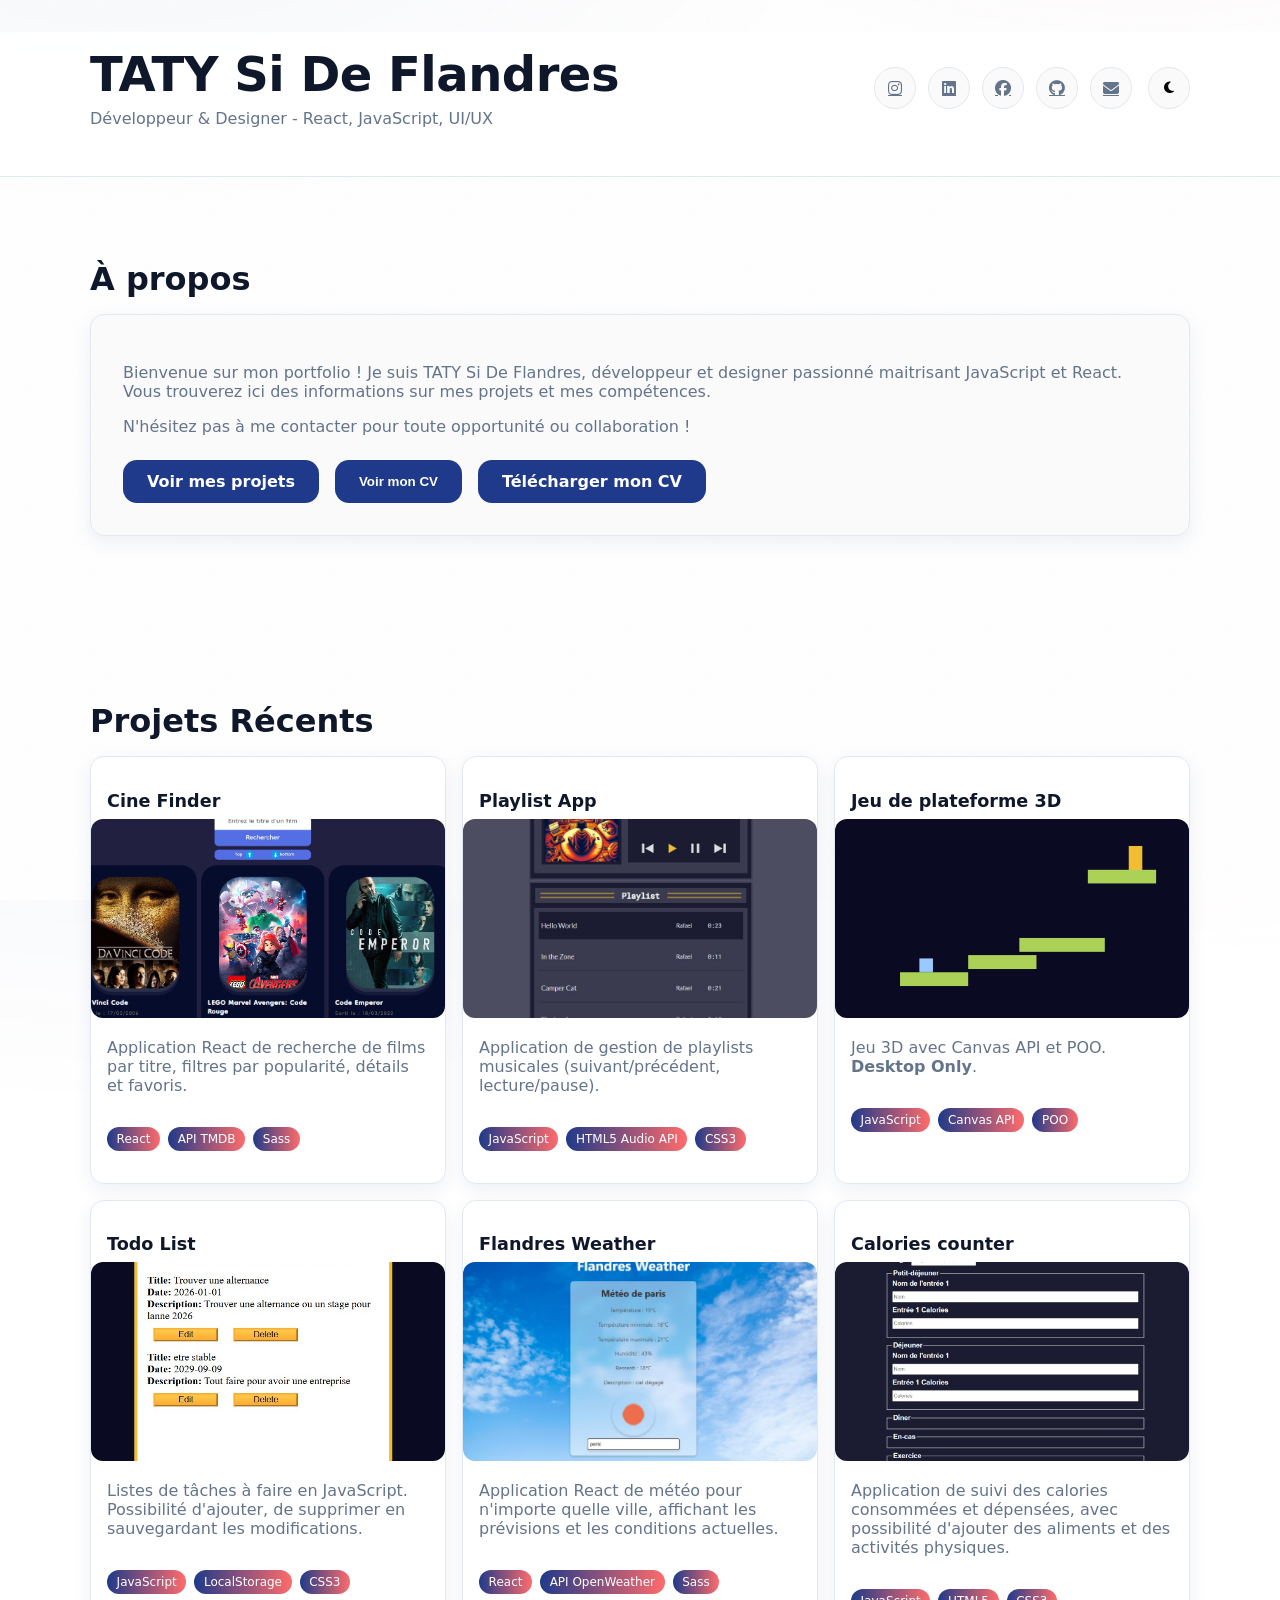
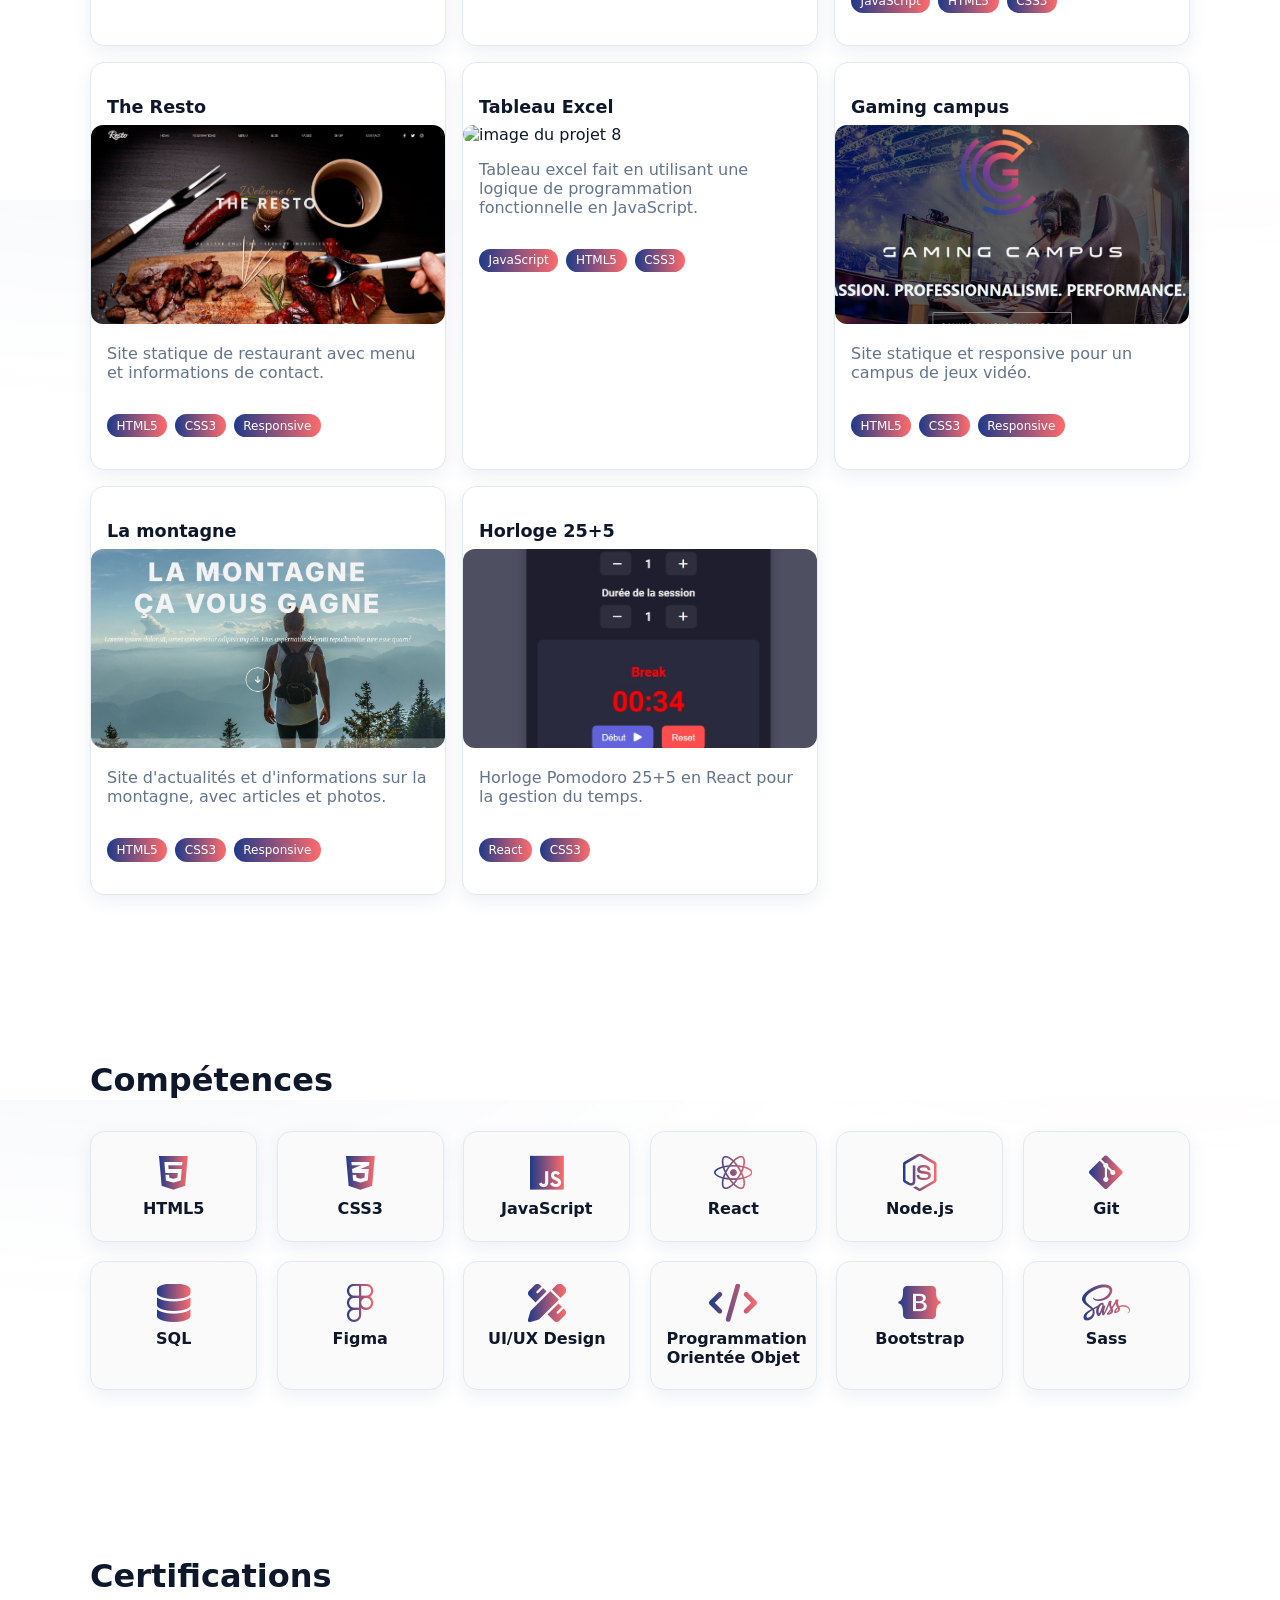
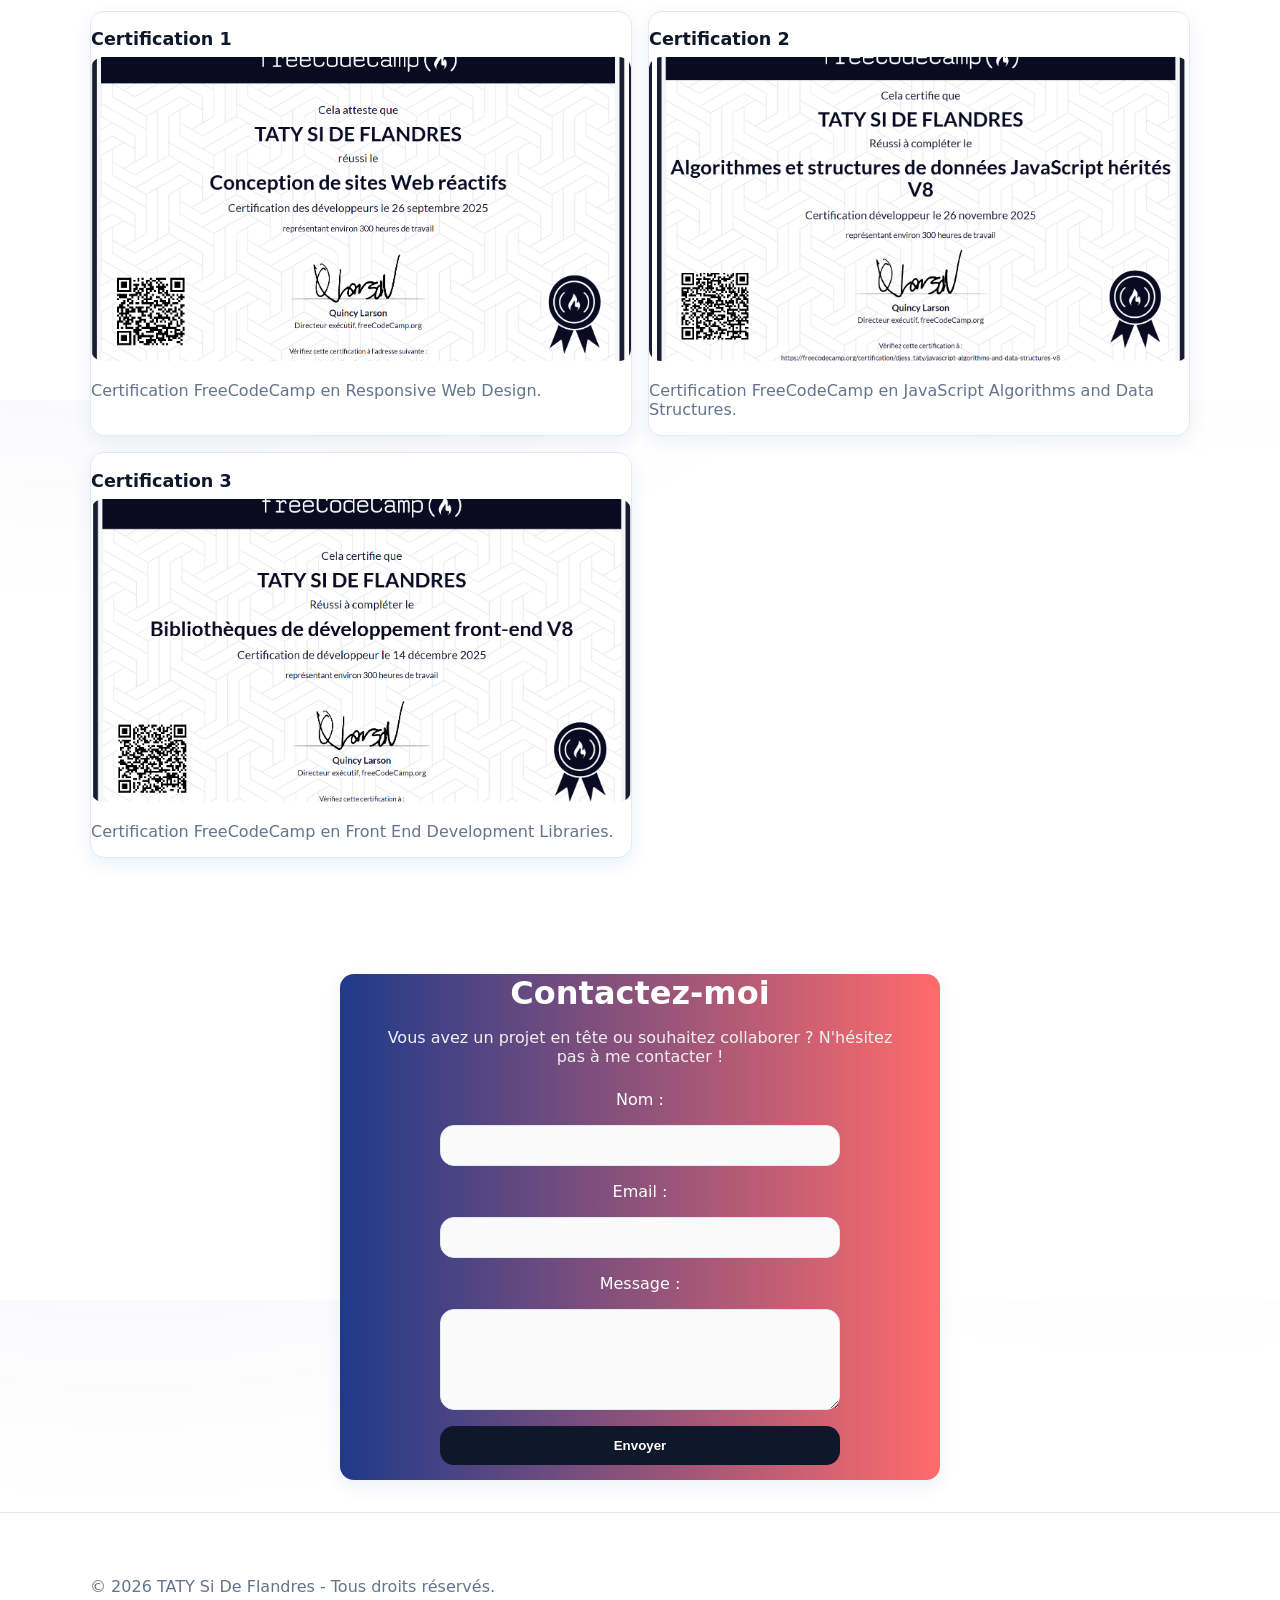
==== index.html @ a031f9fa "version2.1" ====
<!DOCTYPE html>
<html lang="fr">
  <head>
    <meta charset="UTF-8" />
    <meta name="viewport" content="width=device-width, initial-scale=1" />
    <title>Portfolio - TATY Si De Flandres</title>
    <meta
      name="description"
      content="Portfolio de TATY Si De Flandres — développeur et designer. Projets web (React, JS), UI/UX, certifications FreeCodeCamp."
    />
    <link rel="stylesheet" href="styles.css" />
    <link
      rel="stylesheet"
      href="https://cdnjs.cloudflare.com/ajax/libs/font-awesome/6.7.2/css/all.min.css"
    />
    <link
      rel="stylesheet"
      href="
https://fonts.googleapis.com
"
    />
    <link rel="stylesheet" href="https://fonts.gstatic.com" />
  </head>
  <body>
    <!-- Barre de progression de scroll -->
    <div id="scroll-progress" aria-hidden="true"></div>

    <header class="site-header">
      <div class="content header-inner">
        <div class="brand">
          <h1 id="site-title" class="typing">TATY Si De Flandres</h1>
          <p class="subtitle">
            Développeur & Designer - React, JavaScript, UI/UX
          </p>
        </div>

        <nav class="social-media" aria-label="Réseaux sociaux">
          <ul>
            <li>
              <a href="https://www.instagram.com/djesstaty/"
                ><i class="fa-brands fa-instagram"></i>
              </a>
            </li>
            <li>
              <a
                href="https://www.linkedin.com/in/si-de-flandre-taty-6b471632a?utm_source=share&utm_campaign=share_via&utm_content=profile&utm_medium=ios_app"
                ><i class="fa-brands fa-linkedin"></i
              ></a>
            </li>
            <li>
              <a
                href="https://www.facebook.com/share/1FkgWPpJnS/?mibextid=wwXIfr"
                ><i class="fa-brands fa-facebook"></i>
              </a>
            </li>
            <li>
              <a href="https://github.com/tatysdf">
                <i class="fa-brands fa-github"></i>
              </a>
            </li>
            <li>
              <a href="mailto:tatysideflandre@gmail.com">
                <i class="fa-solid fa-envelope"></i>
              </a>
            </li>
          </ul>
        </nav>

        <!-- Toggle dark mode -->
        <button
          id="theme-toggle"
          class="theme-toggle"
          type="button"
          aria-pressed="false"
          aria-label="Basculer le thème (clair/sombre)"
        >
          <i class="fa-solid fa-moon" aria-hidden="true"></i>
        </button>
      </div>
    </header>

    <main>
      <!-- About -->
      <section class="section about reveal" aria-labelledby="about-title">
        <div class="content">
          <h2 id="about-title">À propos</h2>
          <div class="about-card">
            <p>
              Bienvenue sur mon portfolio&nbsp;! Je suis TATY Si De Flandres,
              développeur et designer passionné maitrisant JavaScript et React.
              Vous trouverez ici des informations sur mes projets et mes
              compétences.
            </p>
            <p>
              N'hésitez pas à me contacter pour toute opportunité ou
              collaboration&nbsp;!
            </p>
            <div class="btn-container">
              <a href="#projects" class="btn">Voir mes projets</a>
              <button class="btn btn-secondary" id="open-cv">
                Voir mon CV
              </button>
              <a
                href="./assets/cv-entreprise.pdf"
                download
                class="btn btn-outline"
              >
                Télécharger mon CV
              </a>
            </div>
          </div>
        </div>
      </section>

      <!-- Projects -->
      <section
        class="section projects reveal"
        aria-labelledby="projects-title"
        id="projects"
      >
        <div class="content">
          <h2 id="projects-title">Projets Récents</h2>

          <div class="project-list">
            <article class="project-item" aria-labelledby="proj1-title">
              <a href="https://cine-finder-taty.netlify.app/" target="_blank">
                <h3 id="proj1-title">Cine Finder</h3>
                <picture>
                  <img
                    src="./assets/images/projet1.webp"
                    alt="image du projet 1"
                  />
                </picture>
                <p>
                  Application React de recherche de films par titre, filtres par
                  popularité, détails et favoris.
                </p>
                <ul class="project-stack">
                  <li>React</li>
                  <li>API TMDB</li>
                  <li>Sass</li>
                </ul>
              </a>
            </article>

            <article class="project-item" aria-labelledby="proj2-title">
              <a href="https://playlist-taty.netlify.app/" target="_blank">
                <h3 id="proj2-title">Playlist App</h3>
                <picture>
                  <img
                    src="./assets/images/projet2.webp"
                    alt="image du projet 2"
                  />
                </picture>
                <p>
                  Application de gestion de playlists musicales
                  (suivant/précédent, lecture/pause).
                </p>
                <ul class="project-stack">
                  <li>JavaScript</li>
                  <li>HTML5 Audio API</li>
                  <li>CSS3</li>
                </ul>
              </a>
            </article>

            <article class="project-item" aria-labelledby="proj3-title">
              <a href="https://platform-game-tsdf.netlify.app/" target="_blank">
                <h3 id="proj3-title">Jeu de plateforme 3D</h3>
                <picture>
                  <img
                    src="./assets/images/projet3.webp"
                    alt="image du projet 3"
                  />
                </picture>
                <p>
                  Jeu 3D avec Canvas API et POO. <strong>Desktop Only</strong>.
                </p>
                <ul class="project-stack">
                  <li>JavaScript</li>
                  <li>Canvas API</li>
                  <li>POO</li>
                </ul>
              </a>
            </article>
            <article class="project-item" aria-labelledby="proj4-title">
              <a href="https://todo-list-taty.netlify.app/" target="_blank">
                <h3 id="proj4-title">Todo List</h3>
                <picture>
                  <img
                    src="./assets/images/projet4.webp"
                    alt="image du projet 4"
                  />
                </picture>
                <p>
                  Listes de tâches à faire en JavaScript. Possibilité d'ajouter,
                  de supprimer en sauvegardant les modifications.
                </p>
                <ul class="project-stack">
                  <li>JavaScript</li>
                  <li>LocalStorage</li>
                  <li>CSS3</li>
                </ul>
              </a>
            </article>
            <article class="project-item" aria-labelledby="proj5-title">
              <a href="https://flandres-weather.netlify.app/" target="_blank">
                <h3 id="proj5-title">Flandres Weather</h3>
                <picture>
                  <img
                    src="./assets/images/projet5.webp"
                    alt="image du projet 5"
                  />
                </picture>
                <p>
                  Application React de météo pour n'importe quelle ville,
                  affichant les prévisions et les conditions actuelles.
                </p>
                <ul class="project-stack">
                  <li>React</li>
                  <li>API OpenWeather</li>
                  <li>Sass</li>
                </ul>
              </a>
            </article>
            <article class="project-item" aria-labelledby="proj6-title">
              <a
                href="https://calorie-counter-tsdf.netlify.app/"
                target="_blank"
              >
                <h3 id="proj6-title">Calories counter</h3>
                <picture>
                  <img
                    src="./assets/images/projet6.webp"
                    alt="image du projet 6"
                  />
                </picture>
                <p>
                  Application de suivi des calories consommées et dépensées,
                  avec possibilité d'ajouter des aliments et des activités
                  physiques.
                </p>
                <ul class="project-stack">
                  <li>JavaScript</li>
                  <li>HTML5</li>
                  <li>CSS3</li>
                </ul>
              </a>
            </article>
            <article class="project-item" aria-labelledby="proj7-title">
              <a href="https://restaurant-taty.netlify.app/" target="_blank">
                <h3 id="proj7-title">The Resto</h3>
                <picture>
                  <img
                    src="./assets/images/projet7.webp"
                    alt="image du projet 7"
                  />
                </picture>
                <p>
                  Site statique de restaurant avec menu et informations de
                  contact.
                </p>
                <ul class="project-stack">
                  <li>HTML5</li>
                  <li>CSS3</li>
                  <li>Responsive</li>
                </ul>
              </a>
            </article>
            <article class="project-item" aria-labelledby="proj8-title">
              <a href="https://table-excel-taty.netlify.app/" target="_blank">
                <h3 id="proj8-title">Tableau Excel</h3>
                <picture>
                  <img
                    src="./assets/images/projet8.webp"
                    alt="image du projet 8"
                  />
                </picture>
                <p>
                  Tableau excel fait en utilisant une logique de programmation
                  fonctionnelle en JavaScript.
                </p>
                <ul class="project-stack">
                  <li>JavaScript</li>
                  <li>HTML5</li>
                  <li>CSS3</li>
                </ul>
              </a>
            </article>
            <article class="project-item" aria-labelledby="proj9-title">
              <a href="https://gaming-campus-taty.netlify.app/" target="_blank">
                <h3 id="proj9-title">Gaming campus</h3>
                <picture>
                  <img
                    src="./assets/images/projet9.webp"
                    alt="image du projet 9"
                  />
                </picture>
                <p>Site statique et responsive pour un campus de jeux vidéo.</p>
                <ul class="project-stack">
                  <li>HTML5</li>
                  <li>CSS3</li>
                  <li>Responsive</li>
                </ul>
              </a>
            </article>
            <article class="project-item" aria-labelledby="proj10-title">
              <a href="https://la-montagne.netlify.app/" target="_blank">
                <h3 id="proj10-title">La montagne</h3>
                <picture>
                  <img
                    src="./assets/images/projet10.webp"
                    alt="image du projet 10"
                  />
                </picture>
                <p>
                  Site d'actualités et d'informations sur la montagne, avec
                  articles et photos.
                </p>
                <ul class="project-stack">
                  <li>HTML5</li>
                  <li>CSS3</li>
                  <li>Responsive</li>
                </ul>
              </a>
            </article>

            <article class="project-item" aria-labelledby="proj12-title">
              <a href="https://timer-tsdf.netlify.app/" target="_blank">
                <h3 id="proj12-title">Horloge 25+5</h3>
                <picture>
                  <img
                    src="./assets/images/projet12.webp"
                    alt="image du projet 12"
                  />
                </picture>
                <p>Horloge Pomodoro 25+5 en React pour la gestion du temps.</p>
                <ul class="project-stack">
                  <li>React</li>
                  <li>CSS3</li>
                </ul>
              </a>
            </article>
          </div>
        </div>
      </section>

      <section class="section skills reveal" aria-labelledby="skills-title">
        <div class="content">
          <h2 id="skills-title">Compétences</h2>

          <div class="skills-grid">
            <div class="skill-item float-delay-1">
              <i class="fa-brands fa-html5"></i>
              <span>HTML5</span>
            </div>

            <div class="skill-item float-delay-2">
              <i class="fa-brands fa-css3-alt"></i>
              <span>CSS3</span>
            </div>

            <div class="skill-item float-delay-3">
              <i class="fa-brands fa-js"></i>
              <span>JavaScript</span>
            </div>

            <div class="skill-item float-delay-4">
              <i class="fa-brands fa-react"></i>
              <span>React</span>
            </div>

            <div class="skill-item float-delay-5">
              <i class="fa-brands fa-node-js"></i>
              <span>Node.js</span>
            </div>

            <div class="skill-item float-delay-6">
              <i class="fa-brands fa-git-alt"></i>
              <span>Git</span>
            </div>

            <div class="skill-item float-delay-7">
              <i class="fa-solid fa-database"></i>
              <span>SQL</span>
            </div>

            <div class="skill-item float-delay-8">
              <i class="fa-brands fa-figma"></i>
              <span>Figma</span>
            </div>

            <div class="skill-item float-delay-9">
              <i class="fa-solid fa-pencil-ruler"></i>
              <span>UI/UX Design</span>
            </div>
            <div class="skill-item float-delay-10">
              <i class="fa-solid fa-code"></i>
              <span>Programmation Orientée Objet</span>
            </div>
            <div class="skill-item float-delay-11">
              <i class="fa-brands fa-bootstrap"></i>
              <span>Bootstrap</span>
            </div>
            <div class="skill-item float-delay-12">
              <i class="fa-brands fa-sass"></i>
              <span>Sass</span>
            </div>
          </div>
        </div>
      </section>

      <!-- Certifications -->
      <section class="section certif reveal" aria-labelledby="cert-title">
        <div class="content">
          <h2 id="cert-title">Certifications</h2>
          <div class="certifications">
            <article class="certification-item" aria-labelledby="cert1-title">
              <h3 id="cert1-title">Certification 1</h3>
              <picture>
                <img
                  src="./assets/images/certification1.webp"
                  alt="Image de la certification 1"
                />
              </picture>
              <p>Certification FreeCodeCamp en Responsive Web Design.</p>
            </article>

            <article class="certification-item" aria-labelledby="cert2-title">
              <h3 id="cert2-title">Certification 2</h3>
              <picture>
                <img
                  src="./assets/images/certification2.webp"
                  alt="Image de la certification 2"
                />
              </picture>
              <p>
                Certification FreeCodeCamp en JavaScript Algorithms and Data
                Structures.
              </p>
            </article>
            <article class="certification-item" aria-labelledby="cert3-title">
              <h3 id="cert3-title">Certification 3</h3>
              <picture>
                <img
                  src="./assets/images/certification3.webp"
                  alt="Image de la certification 3"
                />
              </picture>
              <p>
                Certification FreeCodeCamp en Front End Development Libraries.
              </p>
            </article>
          </div>
        </div>
      </section>
      <section
        class="section contact reveal"
        aria-labelledby="contact-title"
        id="contact"
      >
        <div class="content">
          <h2 id="contact-title">Contactez-moi</h2>
          <p>
            Vous avez un projet en tête ou souhaitez collaborer&nbsp;? N'hésitez
            pas à me contacter&nbsp;!
          </p>
          <form
            action="https://formspree.io/f/mzddpaeq"
            method="POST"
            class="contact-form"
          >
            <label for="name">Nom :</label>
            <input type="text" id="name" name="name" required />

            <label for="email">Email :</label>
            <input type="email" id="email" name="email" required />

            <label for="message">Message :</label>
            <textarea id="message" name="message" rows="5" required></textarea>

            <button type="submit">Envoyer</button>
          </form>
        </div>
      </section>
      <!-- Modal CV -->
      <div id="cv-modal" class="modal" aria-hidden="true">
        <div class="modal-content">
          <button class="modal-close" aria-label="Fermer la modale">
            &times;
          </button>

          <h2>Mon CV</h2>

          <iframe
            src="./assets/cv-entreprise.pdf"
            title="CV de TATY Si De Flandres"
          ></iframe>

          <a href="./assets/cv-entreprise.pdf" download class="btn">
            Télécharger le CV
          </a>
        </div>
      </div>
    </main>

    <footer class="site-footer">
      <div class="content">
        <p>
          © <span id="year"></span> TATY Si De Flandres - Tous droits réservés.
        </p>
      </div>
    </footer>
    <script src="script.js"></script>
  </body>
</html>
<!DOCTYPE html>
---- styles.css ----
:root {
  color-scheme: light dark;

  --primary: #1f3a8a;
  --accent: #ff6b6b;

  --text: #0f172a;
  --muted: #64748b;
  --bg: #ffffff;
  --bg-soft: #fafafb;
  --border: #e2e8f0;

  --radius: 14px;
  --shadow-sm: 0 6px 18px rgba(31, 58, 138, 0.08);
  --shadow-md: 0 12px 28px rgba(31, 58, 138, 0.12);
  --container: 1100px;

  --accent-gradient: linear-gradient(90deg, var(--primary), var(--accent));
  --focus-ring: 0 0 0 4px rgba(255, 107, 107, 0.18);
}

.theme-dark {
  --text: #e5e7eb;
  --muted: #9ca3af;
  --bg: #0b1220;
  --bg-soft: #0e1528;
  --border: #223055;
  --shadow-sm: 0 6px 18px rgba(0, 0, 0, 0.35);
  --shadow-md: 0 12px 28px rgba(0, 0, 0, 0.5);
}

* {
  box-sizing: border-box;
}

html,
body {
  height: 100%;
}

body {
  margin: 0;
  font-family: "Inter", system-ui, -apple-system, Segoe UI, Roboto, Arial,
    sans-serif;
  color: var(--text);
  background: radial-gradient(
      1200px 500px at 10% -10%,
      rgba(31, 58, 138, 0.035),
      transparent 60%
    ),
    radial-gradient(
      900px 400px at 90% -20%,
      rgba(255, 107, 107, 0.05),
      transparent 60%
    ),
    var(--bg);
}

body::before {
  content: "";
  position: fixed;
  inset: 0;
  pointer-events: none;
  background-image: url("data:image/svg+xml;utf8,<svg xmlns='http://www.w3.org/2000/svg' width='120' height='120'><filter id='n'><feTurbulence type='fractalNoise' baseFrequency='0.75' numOctaves='2'/></filter><rect width='100%' height='100%' filter='url(%23n)' opacity='0.04'/></svg>");
}

.content {
  width: min(100% - 2rem, var(--container));
  margin: 2rem auto;
}

.section {
  padding: clamp(2rem, 4vw, 3.5rem) 0;
}

img {
  max-width: 100%;
  height: auto;
  border-radius: 12px;
}

.site-header {
  position: sticky;
  top: 0;
  z-index: 10;
  backdrop-filter: saturate(120%) blur(6px);
  background: color-mix(in oklab, var(--bg) 85%, transparent);
  border-bottom: 1px solid var(--border);
}

.header-inner {
  display: grid;
  grid-template-columns: 1fr auto auto;
  align-items: center;
  gap: 1rem;
  padding: 1rem 0;
}

.brand .subtitle {
  margin: 0.25rem 0 0;
  color: var(--muted);
}

h1 {
  margin: 0 0 0.5rem;
  font-size: clamp(2rem, 5vw, 3rem);
  line-height: 1.1;
  letter-spacing: -0.5px;
  position: relative;
}

h1::after {
  content: "";
  position: absolute;
  left: 0;
  bottom: -8px;
  width: 72px;
  height: 4px;
  background: var(--accent-gradient);
  border-radius: 2px;
  transform: scaleX(0);
  transform-origin: left;
  animation: underlineIn 0.6s ease forwards 0.4s;
}

@keyframes underlineIn {
  to {
    transform: scaleX(1);
  }
}

h2 {
  font-size: clamp(1.4rem, 3.5vw, 2rem);
  margin-bottom: 1rem;
}

h3 {
  font-size: 1.1rem;
  margin-bottom: 0.5rem;
}

p {
  color: var(--muted);
}

.typing {
  width: 20ch;
  white-space: nowrap;
  overflow: hidden;
  border-right: 2px solid var(--primary);
  animation: typing 2.6s steps(22), blink 0.6s step-end infinite,
    hideCaret 0s linear 2.6s forwards;
}
.typing::after {
  content: "";
  position: absolute;
  top: 0;
  bottom: 0;
  left: 100%;
  width: 2px;
  background: var(--primary);
  animation: blink 0.6s step-end infinite;
}

@keyframes typing {
  from {
    width: 0;
  }
}

@keyframes blink {
  50% {
    border-color: transparent;
  }
}
@keyframes hideCaret {
  to {
    border-color: transparent;
  }
}

.social-media ul {
  display: flex;
  gap: 0.75rem;
  list-style: none;
  padding: 0;
  margin: 0;
}

.social-media a {
  width: 42px;
  height: 42px;
  display: grid;
  place-items: center;
  border-radius: 50%;
  border: 1px solid var(--border);
  background: var(--bg-soft);
  color: var(--muted);
  transition: all 0.2s ease;
}

.social-media a:hover {
  transform: translateY(-2px);
  color: var(--primary);
  box-shadow: var(--shadow-sm);
}

.theme-toggle {
  width: 42px;
  height: 42px;
  border-radius: 50%;
  border: 1px solid var(--border);
  background: var(--bg-soft);
  display: grid;
  place-items: center;
  transition: all 0.2s ease;
}

.theme-toggle:hover {
  transform: translateY(-2px);
  box-shadow: var(--shadow-sm);
}
@media (max-width: 680px) {
  #theme-toggle {
    margin: 0 auto;
  }
}

.about-card {
  background: var(--bg-soft);
  border: 1px solid var(--border);
  border-radius: var(--radius);
  padding: clamp(1rem, 3vw, 2rem);
  box-shadow: var(--shadow-sm);
}
.btn-container {
  margin-top: 1.5rem;
  display: flex;
  gap: 1rem;
  flex-wrap: wrap;
}
.btn {
  padding: 0.75rem 1.5rem;
  border: none;
  border-radius: var(--radius);
  background: var(--primary);
  color: #fff;
  font-weight: 600;
  cursor: pointer;
  text-decoration: none;
  display: inline-block;
  transition: background 0.2s ease;
}
.btn:hover {
  background: var(--accent);
}

.modal {
  position: fixed;
  inset: 0;
  background: rgba(0, 0, 0, 0.7);
  display: none;
  align-items: center;
  justify-content: center;
  z-index: 999;
}

.modal.active {
  display: flex;
}

.modal-content {
  background: var(--bg);
  padding: 1.5rem;
  border-radius: 12px;
  max-width: 800px;
  width: 90%;
  max-height: 90vh;
  overflow: auto;
  position: relative;
}

.modal-content iframe {
  width: 100%;
  height: 70vh;
  border: none;
}

.modal-close {
  position: absolute;
  top: 0.8rem;
  right: 1rem;
  font-size: 1.5rem;
  background: none;
  border: none;
  cursor: pointer;
}

.project-list {
  display: grid;
  gap: 1rem;
  grid-template-columns: repeat(3, minmax(0, 1fr));
}

@media (max-width: 992px) {
  .project-list {
    grid-template-columns: repeat(2, 1fr);
  }
}

@media (max-width: 640px) {
  .project-list {
    grid-template-columns: 1fr;
  }
}

.project-item {
  background: #fff;
  border: 1px solid var(--border);
  border-radius: var(--radius);
  overflow: hidden;
  box-shadow: var(--shadow-sm);
  transition: all 0.25s ease;
}

.theme-dark .project-item {
  background: #111827;
}

.project-item a {
  color: inherit;
  text-decoration: none;
  display: block;
}

.project-item img {
  aspect-ratio: 16 / 9;
  object-fit: cover;
  transition: transform 0.35s ease;
}

.project-item:hover {
  transform: translateY(-3px);
  box-shadow: var(--shadow-md);
}

.project-item:hover img {
  transform: scale(1.03);
}

.project-item h3 {
  padding: 1rem 1rem 0;
}

.project-item p {
  padding: 0 1rem 1rem;
}

.skills-grid {
  margin-top: 2rem;
  display: grid;
  gap: 1.2rem;
  grid-template-columns: repeat(auto-fit, minmax(150px, 1fr));
}

.skill-item {
  background: var(--bg-soft);
  border: 1px solid var(--border);
  border-radius: var(--radius);
  padding: 1.4rem 1rem;
  text-align: center;
  box-shadow: var(--shadow-sm);
  animation: float 3.2s ease-in-out infinite;
}

.theme-dark .skill-item {
  background: #111827;
}

.skill-item i {
  font-size: 2.4rem;
  background: var(--accent-gradient);
  -webkit-background-clip: text;
  color: transparent;
}

.skill-item span {
  display: block;
  margin-top: 0.4rem;
  font-weight: 600;
}
.project-stack {
  display: flex;
  gap: 0.5rem;
  padding: 0 1rem 1rem;
  flex-wrap: wrap;
  list-style: none;
}

.project-stack li {
  font-size: 0.75rem;
  padding: 0.3rem 0.6rem;
  border-radius: 999px;
  background: var(--accent-gradient);
  color: #fff;
  font-weight: 500;
}

@keyframes float {
  50% {
    transform: translateY(-10px);
  }
}

.certifications {
  display: grid;
  gap: 1rem;
  grid-template-columns: repeat(2, 1fr);
}

@media (max-width: 768px) {
  .certifications {
    grid-template-columns: 1fr;
  }
}

.certification-item {
  background: #fff;
  border: 1px solid var(--border);
  border-radius: var(--radius);
  overflow: hidden;
  box-shadow: var(--shadow-sm);
  transition: all 0.25s ease;
}

.theme-dark .certification-item {
  background: #111827;
}

.certification-item img {
  aspect-ratio: 16 / 9;
  object-fit: cover;
}

.reveal {
  opacity: 0;
  transform: translateY(12px);
}

.in-view {
  opacity: 1;
  transform: translateY(0);
  transition: all 0.6s ease;
}
.contact {
  max-width: 600px;
  margin: 0 auto;
  padding: 0 1rem;
  border-radius: var(--radius);
  background: var(--accent-gradient);
  box-shadow: var(--shadow-sm);
  color: #fff;
}

.contact h2 {
  color: #fff;
  margin-bottom: 1rem;
}

.contact .content {
  text-align: center;
}
.contact .content p {
  margin-bottom: 1.5rem;
  color: #f0f0f0;
}
.contact .contact-form {
  display: flex;
  flex-direction: column;
  gap: 1rem;
  max-width: 400px;
  margin: 0 auto;
}
.contact .contact-form input,
.contact .contact-form textarea {
  width: 100%;
  padding: 0.75rem;
  border: 1px solid var(--border);
  border-radius: var(--radius);
  background: var(--bg-soft);
  color: var(--text);
}
.contact .contact-form input:focus,
.contact .contact-form textarea:focus {
  outline: none;
  box-shadow: var(--focus-ring);
}
.contact .contact-form button {
  padding: 0.75rem;
  border: none;
  border-radius: var(--radius);
  background: var(--text);
  color: #fff;
  font-weight: 600;
  cursor: pointer;
  transition: background 0.2s ease;
  margin-bottom: 15px;
}
.contact .contact-form button:hover {
  background: var(--muted);
}

#scroll-progress {
  position: fixed;
  top: 0;
  left: 0;
  height: 3px;
  width: 0%;
  background: var(--accent-gradient);
  z-index: 100;
}

.site-footer {
  border-top: 1px solid var(--border);
  padding: 2rem 0;
  color: var(--muted);
}

:focus-visible {
  outline: none;
  box-shadow: var(--focus-ring);
  border-radius: 8px;
}

/* ========== Reduced motion ========== */
@media (prefers-reduced-motion: reduce) {
  * {
    animation: none !important;
    transition: none !important;
  }
}

/* ========== Mobile Responsive ========== */
@media (max-width: 768px) {
  .header-inner {
    grid-template-columns: 1fr;
    text-align: center;
  }
  .skill-item {
    animation: none;
  }

  .social-media ul {
    justify-content: center;
    flex-wrap: wrap;
  }

  .typing {
    width: auto;
    border-right: none;
    animation: none;
  }
  h1 {
    font-size: clamp(1.8rem, 6vw, 2.4rem);
  }
  p {
    font-size: 0.95rem;
  }
  .btn-container {
    justify-content: center;
  }
  .btn {
    width: 50%;
    text-align: center;
  }

  .content {
    margin: 1.5rem auto;
  }

  .project-item h3 {
    font-size: 1rem;
  }

  .project-item p {
    font-size: 0.9rem;
  }
  .contact .contact-form button {
    margin-bottom: 0;
  }
  .contact {
    padding: 1.5rem;
    min-width: auto;
    max-width: fit-content;
  }
  .contact .content p {
    font-size: 0.9rem;
  }
  .contact .contact-form input,
  .contact .contact-form textarea {
    padding: 0.7rem;
    font-size: 16px;
    max-width: 100%;
  }
  .contact .contact-form button {
    padding: 0.7rem;
    font-size: 16px;
  }
}

@media (max-width: 480px) {
  h1 {
    font-size: clamp(1.8rem, 6vw, 2.4rem);
  }

  p {
    font-size: 0.9rem;
  }

  .social-media a,
  .theme-toggle {
    width: 38px;
    height: 38px;
  }

  .btn {
    width: 100%;
  }

  .skill-item {
    padding: 1rem 0.8rem;
  }
  .skills-grid {
    grid-template-columns: repeat(auto-fit, minmax(120px, 1fr));
  }
}
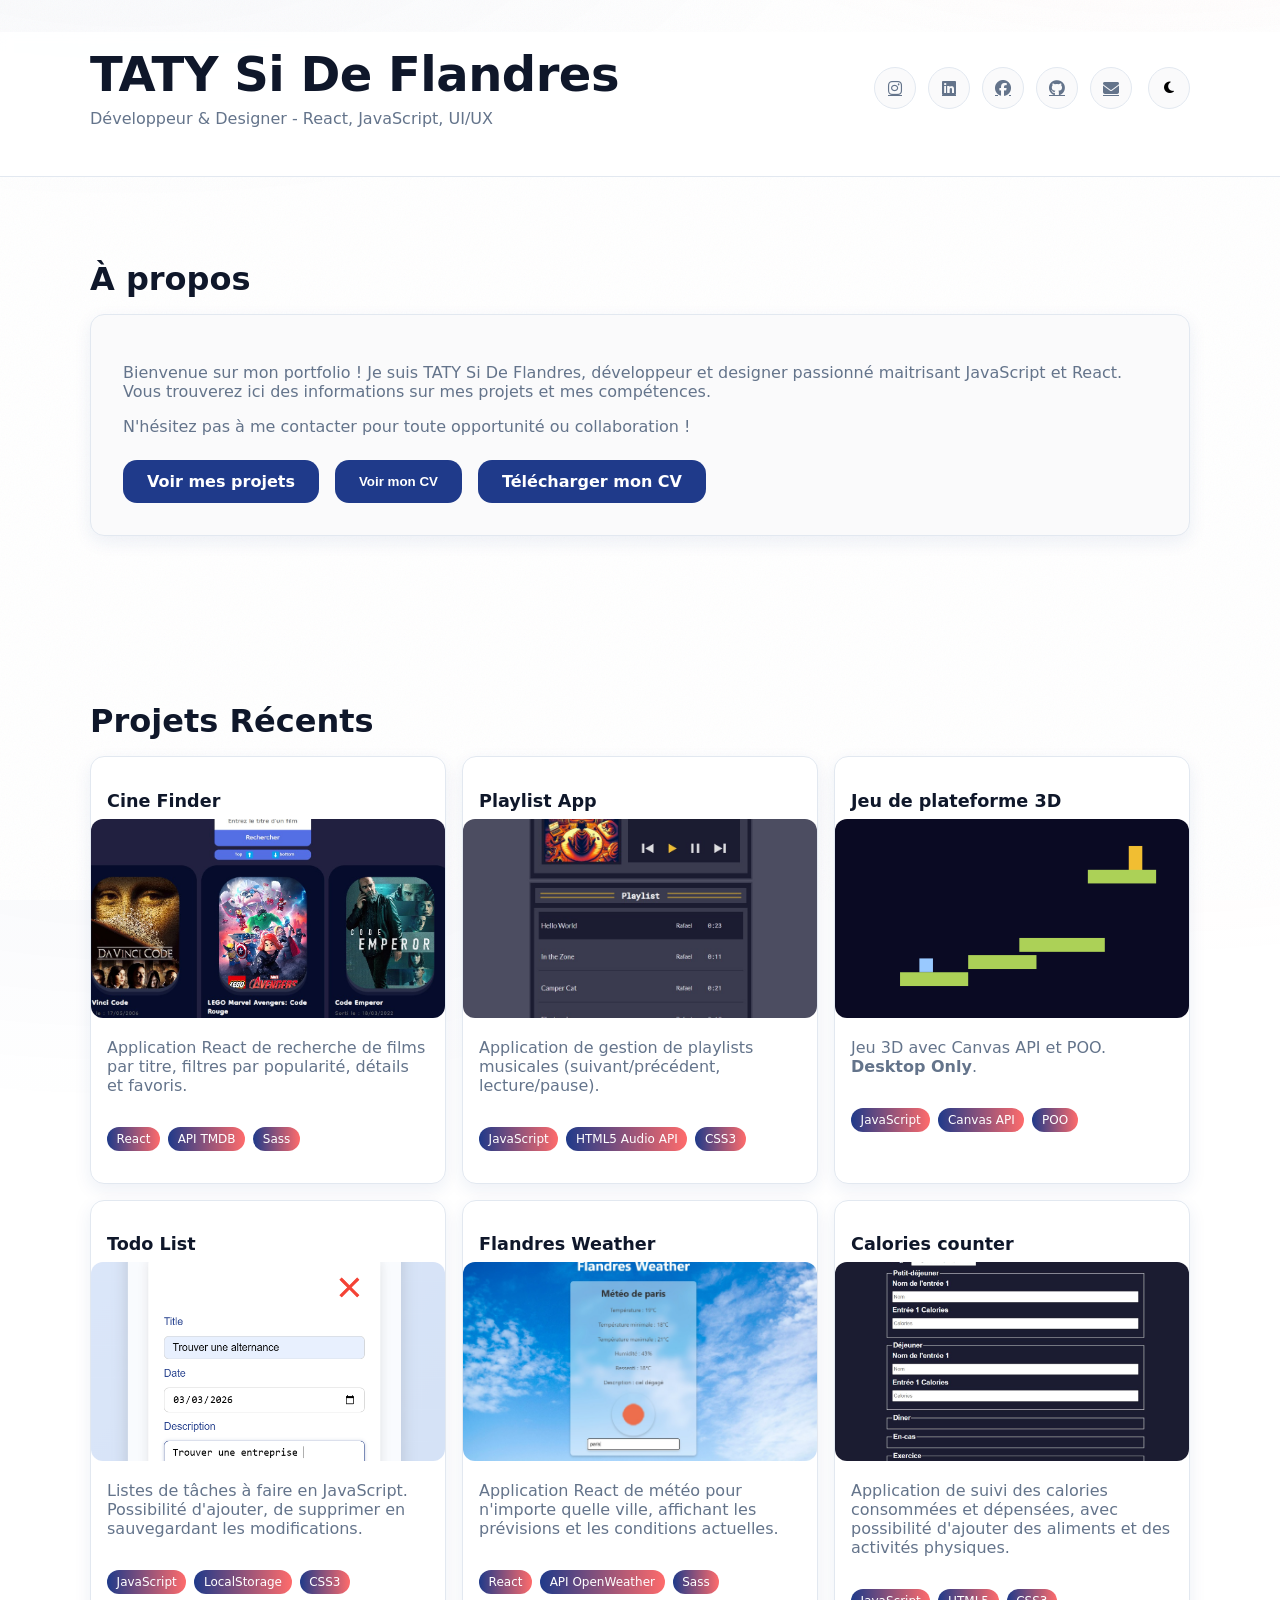
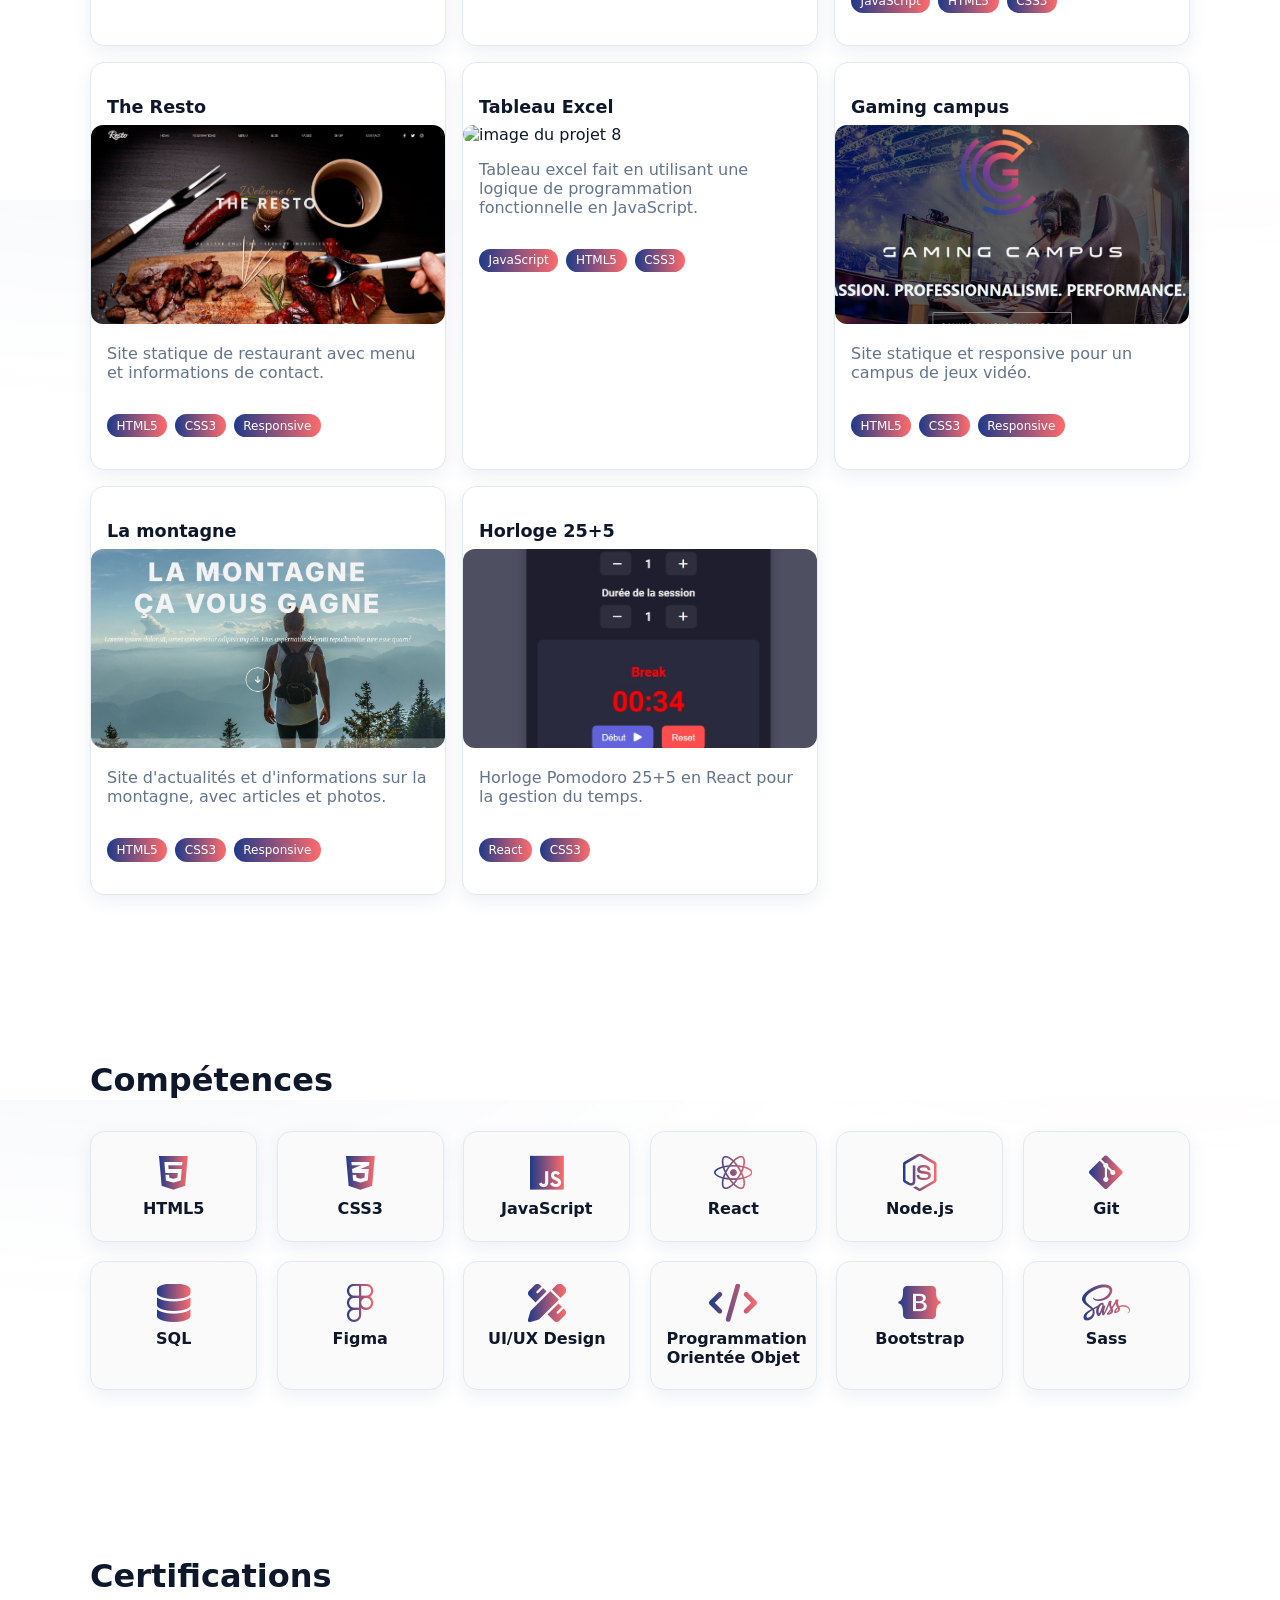
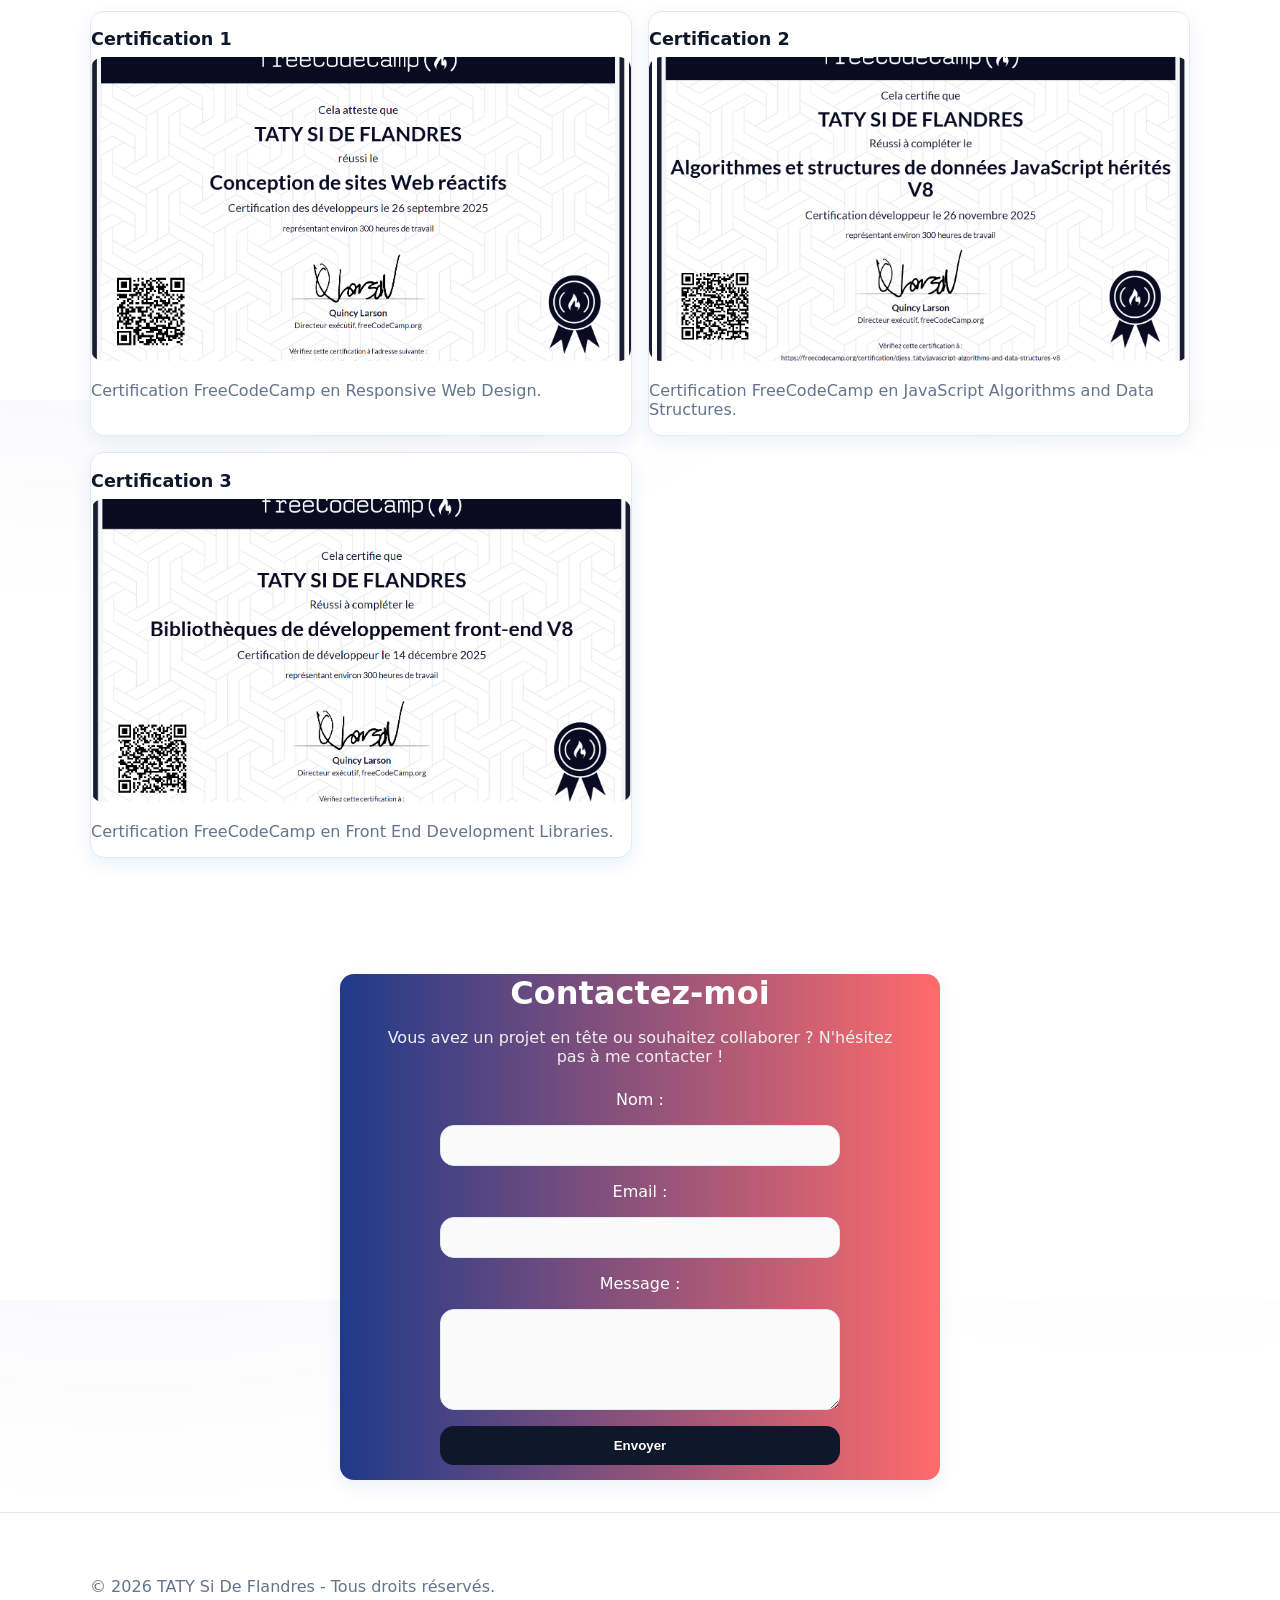
==== commit d497151f: "version2.2" ====
--- a/index.html
+++ b/index.html
@@ -97,9 +97,17 @@
             </p>
             <div class="btn-container">
               <a href="#projects" class="btn">Voir mes projets</a>
-              <button class="btn btn-secondary" id="open-cv">
+              <button class="btn btn-secondary open-cv-desktop" id="open-cv">
                 Voir mon CV
               </button>
+              <a
+                href="./assets/cv-entreprise.pdf"
+                target="_blank"
+                class="btn btn-secondary open-cv-mobile"
+              >
+                Voir mon CV
+              </a>
+
               <a
                 href="./assets/cv-entreprise.pdf"
                 download
@@ -123,7 +131,7 @@
 
           <div class="project-list">
             <article class="project-item" aria-labelledby="proj1-title">
-              <a href="https://cine-finder-taty.netlify.app/" target="_blank">
+              <a href="https://movie-app-tsdf.netlify.app/" target="_blank">
                 <h3 id="proj1-title">Cine Finder</h3>
                 <picture>
                   <img
@@ -494,12 +502,9 @@
 
           <iframe
             src="./assets/cv-entreprise.pdf"
+            class="cv-pdf"
             title="CV de TATY Si De Flandres"
           ></iframe>
-
-          <a href="./assets/cv-entreprise.pdf" download class="btn">
-            Télécharger le CV
-          </a>
         </div>
       </div>
     </main>
@@ -511,6 +516,14 @@
         </p>
       </div>
     </footer>
+
+    <button
+      id="scroll-top"
+      aria-label="Remonter en haut de la page"
+      title="Remonter en haut"
+    >
+      <i class="fa-solid fa-arrow-up" aria-hidden="true"></i>
+    </button>
     <script src="script.js"></script>
   </body>
 </html>
--- a/styles.css
+++ b/styles.css
@@ -220,7 +220,7 @@
   transform: translateY(-2px);
   box-shadow: var(--shadow-sm);
 }
-@media (max-width: 680px) {
+@media (max-width: 780px) {
   #theme-toggle {
     margin: 0 auto;
   }
@@ -258,11 +258,12 @@
 .modal {
   position: fixed;
   inset: 0;
-  background: rgba(0, 0, 0, 0.7);
+  background: rgba(0, 0, 0, 0.6);
   display: none;
   align-items: center;
   justify-content: center;
-  z-index: 999;
+  padding: 1rem;
+  z-index: 1000;
 }
 
 .modal.active {
@@ -271,13 +272,13 @@
 
 .modal-content {
   background: var(--bg);
-  padding: 1.5rem;
+  width: 100%;
+  max-width: 900px;
+  height: 85vh;
   border-radius: 12px;
-  max-width: 800px;
-  width: 90%;
-  max-height: 90vh;
-  overflow: auto;
-  position: relative;
+  display: flex;
+  flex-direction: column;
+  overflow: hidden;
 }
 
 .modal-content iframe {
@@ -294,6 +295,20 @@
   background: none;
   border: none;
   cursor: pointer;
+}
+
+.open-cv-mobile {
+  display: none;
+}
+
+@media (max-width: 640px) {
+  .open-cv-desktop {
+    display: none;
+  }
+
+  .open-cv-mobile {
+    display: inline-block;
+  }
 }
 
 .project-list {
@@ -510,6 +525,55 @@
   background: var(--muted);
 }
 
+#scroll-top {
+  position: fixed;
+  bottom: 1.5rem;
+  right: 1.5rem;
+  width: 68px;
+  height: 68px;
+  border-radius: 50%;
+  border: none;
+  background: var(--text);
+  color: white;
+  font-size: 2.5rem;
+  cursor: pointer;
+  display: flex;
+  align-items: center;
+  justify-content: center;
+  opacity: 0;
+  visibility: hidden;
+  transform: translateY(20px);
+  transition: all 0.3s ease;
+  z-index: 999;
+}
+
+#scroll-top.show {
+  opacity: 1;
+  visibility: visible;
+  transform: translateY(0);
+}
+
+#scroll-top:hover {
+  background: var(--primary);
+  transform: translateY(-4px);
+}
+
+/* Mobile */
+@media (max-width: 640px) {
+  #scroll-top {
+    width: 42px;
+    height: 42px;
+    bottom: 1rem;
+    right: 1rem;
+    font-size: 1.6rem;
+    background: transparent;
+    border: 1px solid rgba(255, 255, 255, 0.3);
+    border-radius: 50%;
+
+    color: var(--muted);
+  }
+}
+
 #scroll-progress {
   position: fixed;
   top: 0;
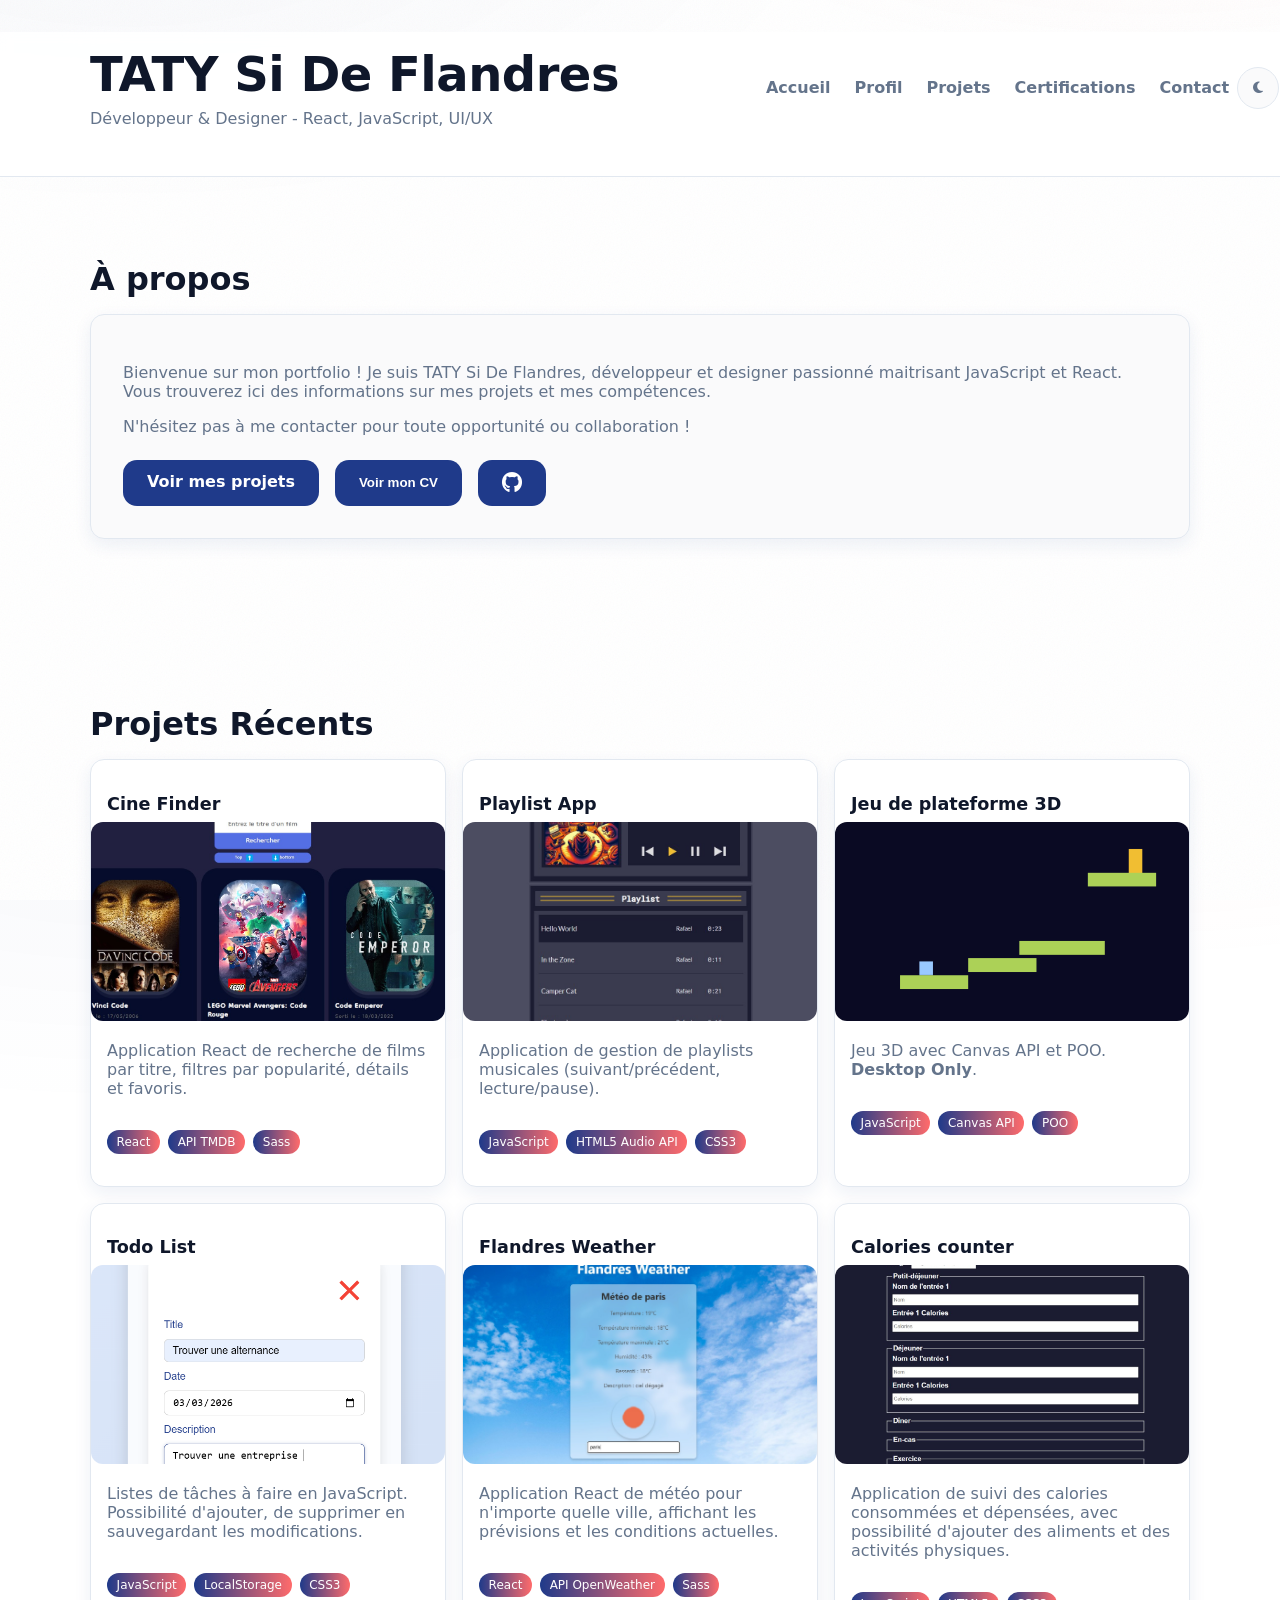
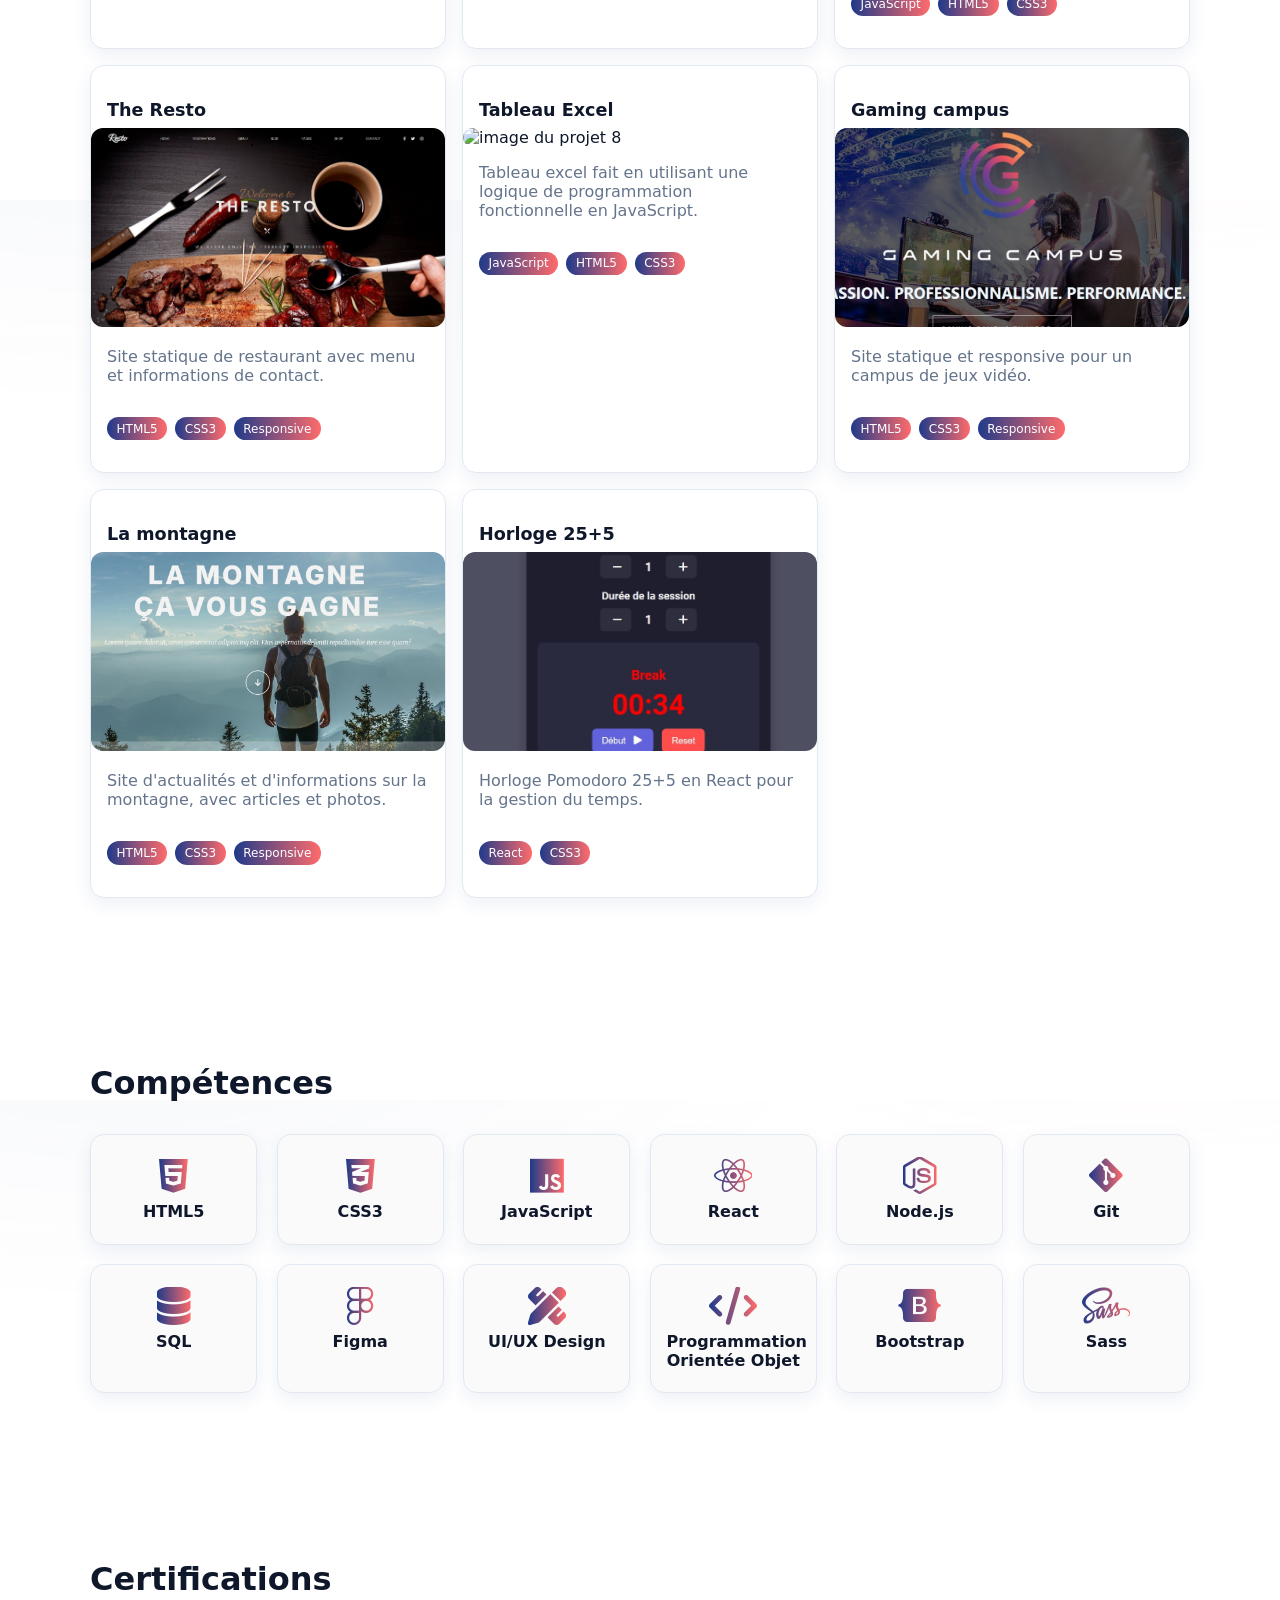
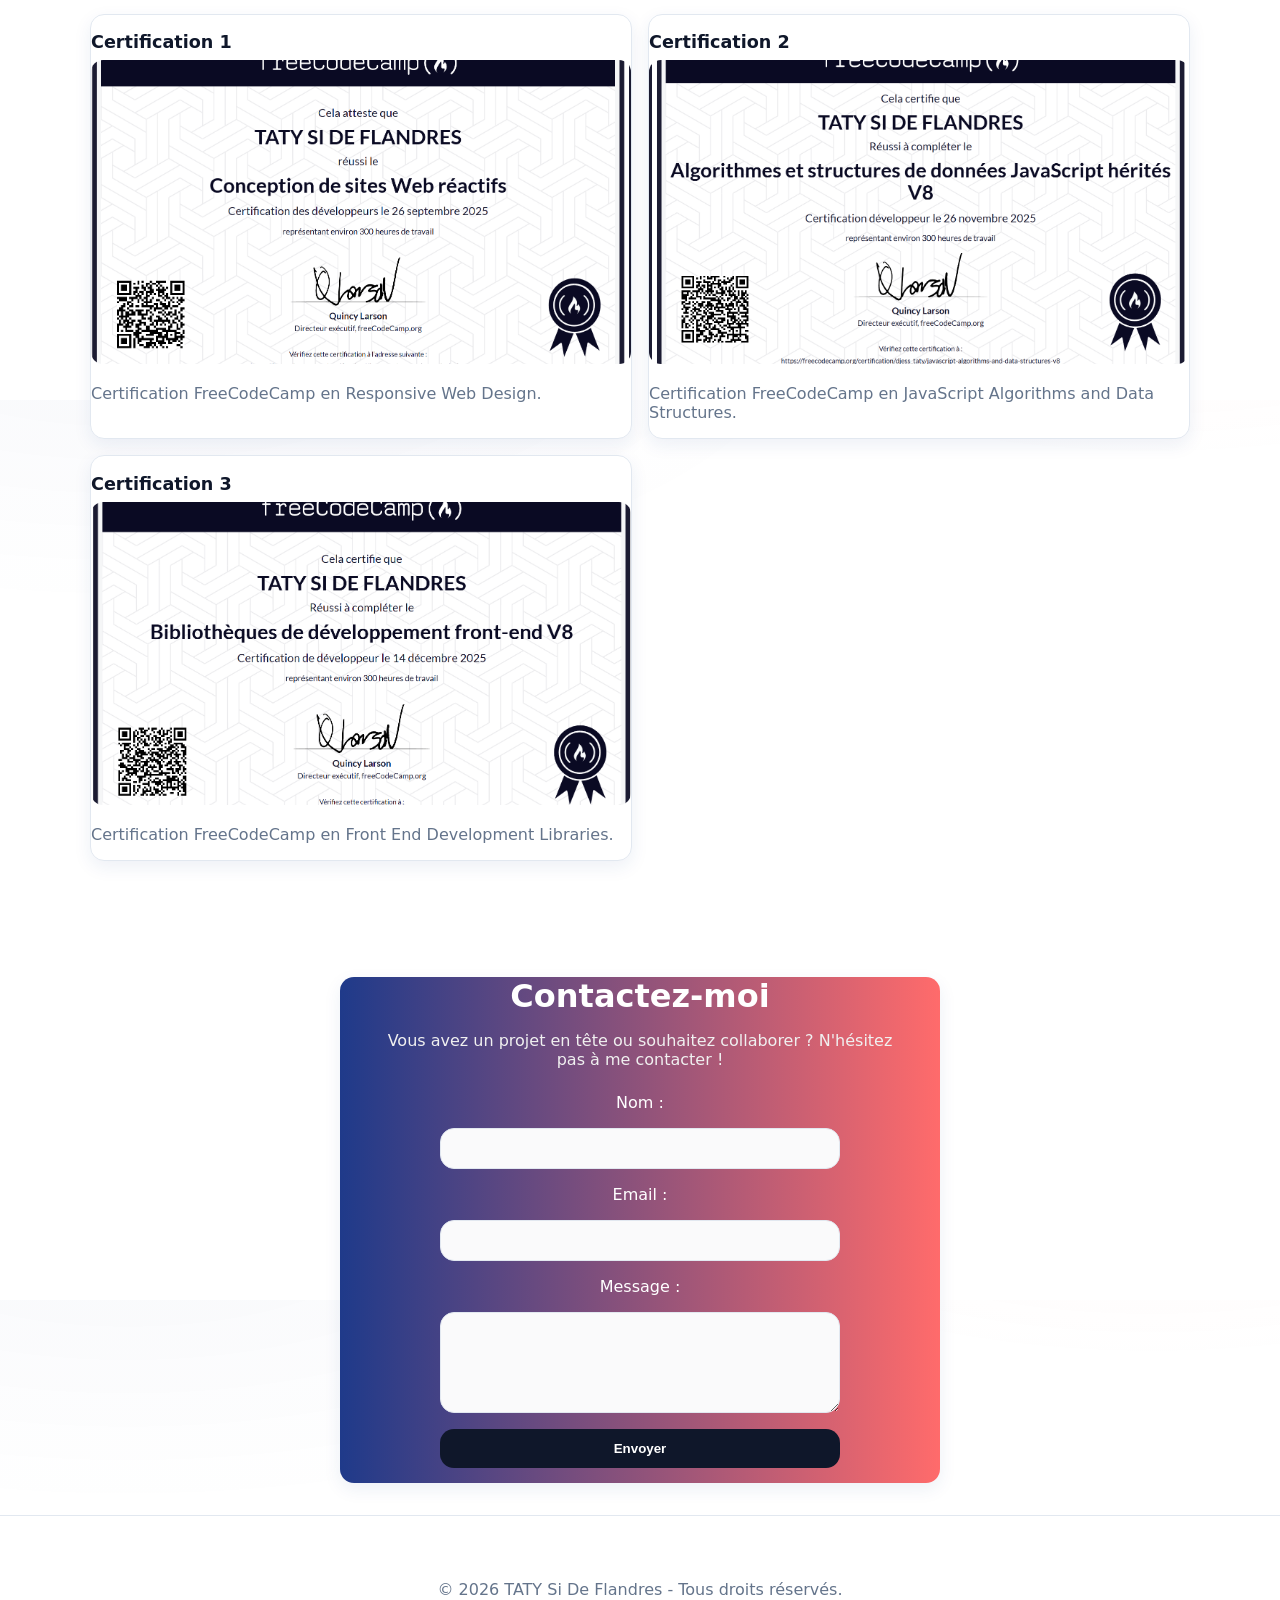
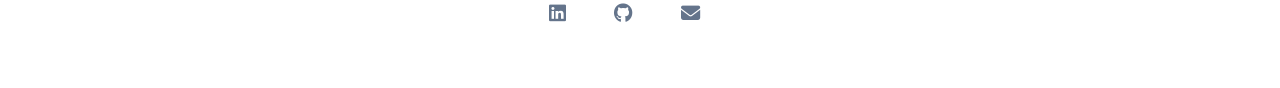
==== commit 6a1b2182: "version3.0" ====
--- a/index.html
+++ b/index.html
@@ -33,40 +33,30 @@
             Développeur & Designer - React, JavaScript, UI/UX
           </p>
         </div>
-
-        <nav class="social-media" aria-label="Réseaux sociaux">
+        <button
+          id="hamburger-toggle"
+          class="hamburger"
+          aria-label="Ouvrir le menu"
+          aria-expanded="false"
+        >
+          <span></span>
+          <span></span>
+          <span></span>
+        </button>
+
+        <nav class="main-nav" aria-label="Navigation principale">
           <ul>
-            <li>
-              <a href="https://www.instagram.com/djesstaty/"
-                ><i class="fa-brands fa-instagram"></i>
-              </a>
-            </li>
-            <li>
-              <a
-                href="https://www.linkedin.com/in/si-de-flandre-taty-6b471632a?utm_source=share&utm_campaign=share_via&utm_content=profile&utm_medium=ios_app"
-                ><i class="fa-brands fa-linkedin"></i
-              ></a>
-            </li>
-            <li>
-              <a
-                href="https://www.facebook.com/share/1FkgWPpJnS/?mibextid=wwXIfr"
-                ><i class="fa-brands fa-facebook"></i>
-              </a>
-            </li>
-            <li>
-              <a href="https://github.com/tatysdf">
-                <i class="fa-brands fa-github"></i>
-              </a>
-            </li>
-            <li>
-              <a href="mailto:tatysideflandre@gmail.com">
-                <i class="fa-solid fa-envelope"></i>
-              </a>
-            </li>
+            <li><a href="index.html">Accueil</a></li>
+            <li><a href="profil.html">Profil</a></li>
+            <li><a href="#projects">Projets</a></li>
+
+            <li><a href="#cert-title">Certifications</a></li>
+            <li><a href="#contact">Contact</a></li>
           </ul>
         </nav>
 
-        <!-- Toggle dark mode -->
+        <!-- GitHub seul, discret, car c’est ton “portfolio technique” -->
+
         <button
           id="theme-toggle"
           class="theme-toggle"
@@ -95,8 +85,9 @@
               N'hésitez pas à me contacter pour toute opportunité ou
               collaboration&nbsp;!
             </p>
+
             <div class="btn-container">
-              <a href="#projects" class="btn">Voir mes projets</a>
+              <a href="#projects" class="btn btn-outline"> Voir mes projets </a>
               <button class="btn btn-secondary open-cv-desktop" id="open-cv">
                 Voir mon CV
               </button>
@@ -108,13 +99,9 @@
                 Voir mon CV
               </a>
 
-              <a
-                href="./assets/cv-entreprise.pdf"
-                download
-                class="btn btn-outline"
-              >
-                Télécharger mon CV
-              </a>
+              <a href="https://github.com/tatysdf/" target="_blank" class="btn"
+                ><i class="fab fa-github"></i
+              ></a>
             </div>
           </div>
         </div>
@@ -296,7 +283,10 @@
               </a>
             </article>
             <article class="project-item" aria-labelledby="proj9-title">
-              <a href="https://gaming-campus-taty.netlify.app/" target="_blank">
+              <a
+                href="https://tatysdf.github.io/sideflandres.github.io/"
+                target="_blank"
+              >
                 <h3 id="proj9-title">Gaming campus</h3>
                 <picture>
                   <img
@@ -514,6 +504,22 @@
         <p>
           © <span id="year"></span> TATY Si De Flandres - Tous droits réservés.
         </p>
+        <div class="links">
+          <a
+            href="https://www.linkedin.com/in/si-de-flandre-taty-6b471632a"
+            target="_blank"
+          >
+            <i class="fa-brands fa-linkedin"></i>
+          </a>
+
+          <a href="https://github.com/tatysdf" target="_blank">
+            <i class="fa-brands fa-github"></i>
+          </a>
+
+          <a href="mailto:tatysideflandre@gmail.com">
+            <i class="fa-solid fa-envelope"></i>
+          </a>
+        </div>
       </div>
     </footer>
 
--- a/styles.css
+++ b/styles.css
@@ -92,7 +92,7 @@
   display: grid;
   grid-template-columns: 1fr auto auto;
   align-items: center;
-  gap: 1rem;
+  gap: 0.5rem;
   padding: 1rem 0;
 }
 
@@ -178,16 +178,117 @@
     border-color: transparent;
   }
 }
-
-.social-media ul {
+/* Hamburger button */
+.hamburger {
+  display: none;
+  flex-direction: column;
+  justify-content: space-between;
+  width: 30px;
+  height: 22px;
+  border: none;
+  background: none;
+  cursor: pointer;
+  padding: 0;
+  z-index: 20;
+}
+
+.hamburger span {
+  display: block;
+  height: 3px;
+  width: 100%;
+  background: var(--text);
+  border-radius: 2px;
+  transition: all 0.3s ease;
+}
+
+/* Menu mobile */
+.main-nav {
+  position: relative;
+}
+
+@media (max-width: 768px) {
+  .hamburger {
+    display: flex;
+  }
+
+  .main-nav {
+    position: fixed;
+    top: 0;
+    left: 0;
+    height: 100vh;
+    width: 100%;
+    background: var(--bg);
+    transform: translateX(-100%);
+    transition: transform 0.3s ease;
+    display: flex;
+    justify-content: center;
+    align-items: center;
+  }
+
+  .main-nav ul {
+    flex-direction: column;
+    gap: 2rem;
+  }
+
+  .main-nav.active {
+    transform: translateX(0);
+  }
+  .hamburger.active span:nth-child(1) {
+    transform: rotate(45deg) translate(5px, 5px);
+  }
+  .hamburger.active span:nth-child(2) {
+    opacity: 0;
+  }
+  .hamburger.active span:nth-child(3) {
+    transform: rotate(-45deg) translate(6px, -6px);
+  }
+}
+
+.main-nav ul {
   display: flex;
-  gap: 0.75rem;
+  gap: 1.5rem;
   list-style: none;
   padding: 0;
   margin: 0;
 }
 
-.social-media a {
+.main-nav a {
+  position: relative;
+  text-decoration: none;
+  font-weight: 600;
+  color: var(--muted);
+  padding: 0.4rem 0;
+  transition: color 0.2s ease;
+}
+
+.main-nav a:hover {
+  color: var(--primary);
+}
+
+.main-nav a::after {
+  content: "";
+  position: absolute;
+  left: 0;
+  bottom: -6px;
+  width: 100%;
+  height: 3px;
+  background: var(--accent-gradient);
+  border-radius: 2px;
+  transform: scaleX(0);
+  transform-origin: left;
+  transition: transform 0.25s ease;
+}
+
+.main-nav a:hover::after {
+  transform: scaleX(1);
+}
+
+/* ============================= */
+/* GITHUB ICON */
+/* ============================= */
+
+.nav-github a,
+.theme-toggle {
   width: 42px;
   height: 42px;
   display: grid;
@@ -199,10 +300,30 @@
   transition: all 0.2s ease;
 }
 
-.social-media a:hover {
+.nav-github a:hover,
+.theme-toggle:hover {
   transform: translateY(-2px);
   color: var(--primary);
   box-shadow: var(--shadow-sm);
+}
+
+@media (max-width: 900px) {
+  .header-inner {
+    grid-template-columns: 1fr;
+    text-align: center;
+  }
+
+  .main-nav ul {
+    justify-content: center;
+    flex-wrap: wrap;
+  }
+  .main-nav li {
+    font-size: 14px;
+  }
+
+  .nav-github {
+    justify-self: center;
+  }
 }
 
 .theme-toggle {
@@ -237,7 +358,9 @@
   margin-top: 1.5rem;
   display: flex;
   gap: 1rem;
-  flex-wrap: wrap;
+}
+.btn i {
+  font-size: 1.3rem;
 }
 .btn {
   padding: 0.75rem 1.5rem;
@@ -589,6 +712,32 @@
   padding: 2rem 0;
   color: var(--muted);
 }
+.site-footer p {
+  margin: 0;
+  text-align: center;
+}
+.site-footer .links {
+  margin-top: 5px;
+  display: flex;
+  justify-content: center;
+  align-items: center;
+  gap: 1rem;
+  flex-wrap: wrap;
+}
+
+.site-footer .links a {
+  margin-right: 1.5rem;
+  text-decoration: none;
+  color: var(--muted);
+  transition: color 0.2s ease;
+}
+.site-footer .links a:hover {
+  color: var(--primary);
+}
+.site-footer .links i {
+  margin-right: 0.5rem;
+  font-size: 1.2rem;
+}
 
 :focus-visible {
   outline: none;
@@ -697,4 +846,105 @@
   .skills-grid {
     grid-template-columns: repeat(auto-fit, minmax(120px, 1fr));
   }
-}
+  .contact {
+    padding: 1rem;
+    width: 100%;
+    border-radius: 2px;
+  }
+}
+
+/* ============================= */
+/* PAGE PARCOURS */
+/* ============================= */
+
+.parcours {
+  max-width: 900px;
+}
+
+.lead {
+  font-size: 1.1rem;
+  margin-bottom: 2.5rem;
+}
+
+.parcours-block {
+  margin-bottom: 3rem;
+}
+
+.parcours-block h2 {
+  display: flex;
+  align-items: center;
+  gap: 0.8rem;
+  font-size: clamp(1.4rem, 3.5vw, 2rem);
+  margin-bottom: 1rem;
+}
+.parcours-block i {
+  color: var(--primary);
+}
+
+/* Timeline */
+
+.timeline {
+  list-style: none;
+  padding: 0;
+  margin: 2rem 0;
+  border-left: 3px solid var(--border);
+}
+
+.timeline li {
+  display: grid;
+  grid-template-columns: 80px 1fr;
+  gap: 1.5rem;
+  padding: 1rem 0 1rem 1.5rem;
+  position: relative;
+}
+
+.timeline li::before {
+  content: "";
+  position: absolute;
+  left: -9px;
+  top: 1.5rem;
+  width: 14px;
+  height: 14px;
+  background: var(--bg);
+  border: 3px solid var(--primary);
+  border-radius: 50%;
+}
+
+.timeline li.current::before {
+  background: var(--primary);
+}
+
+.timeline .date {
+  font-weight: 700;
+  color: var(--primary);
+}
+
+.main-nav a.active {
+  color: var(--primary);
+}
+
+.main-nav a.active::after {
+  transform: scaleX(1);
+}
+
+.back-link {
+  margin-top: 3rem;
+  text-align: center;
+}
+.back-link i {
+  margin-right: 0.5rem;
+  font-size: 1.2rem;
+  position: relative;
+  top: 2px;
+}
+
+@media (max-width: 640px) {
+  .timeline li {
+    grid-template-columns: 1fr;
+    padding-left: 1rem;
+  }
+
+  .timeline .date {
+    font-size: 0.85rem;
+  }
+}
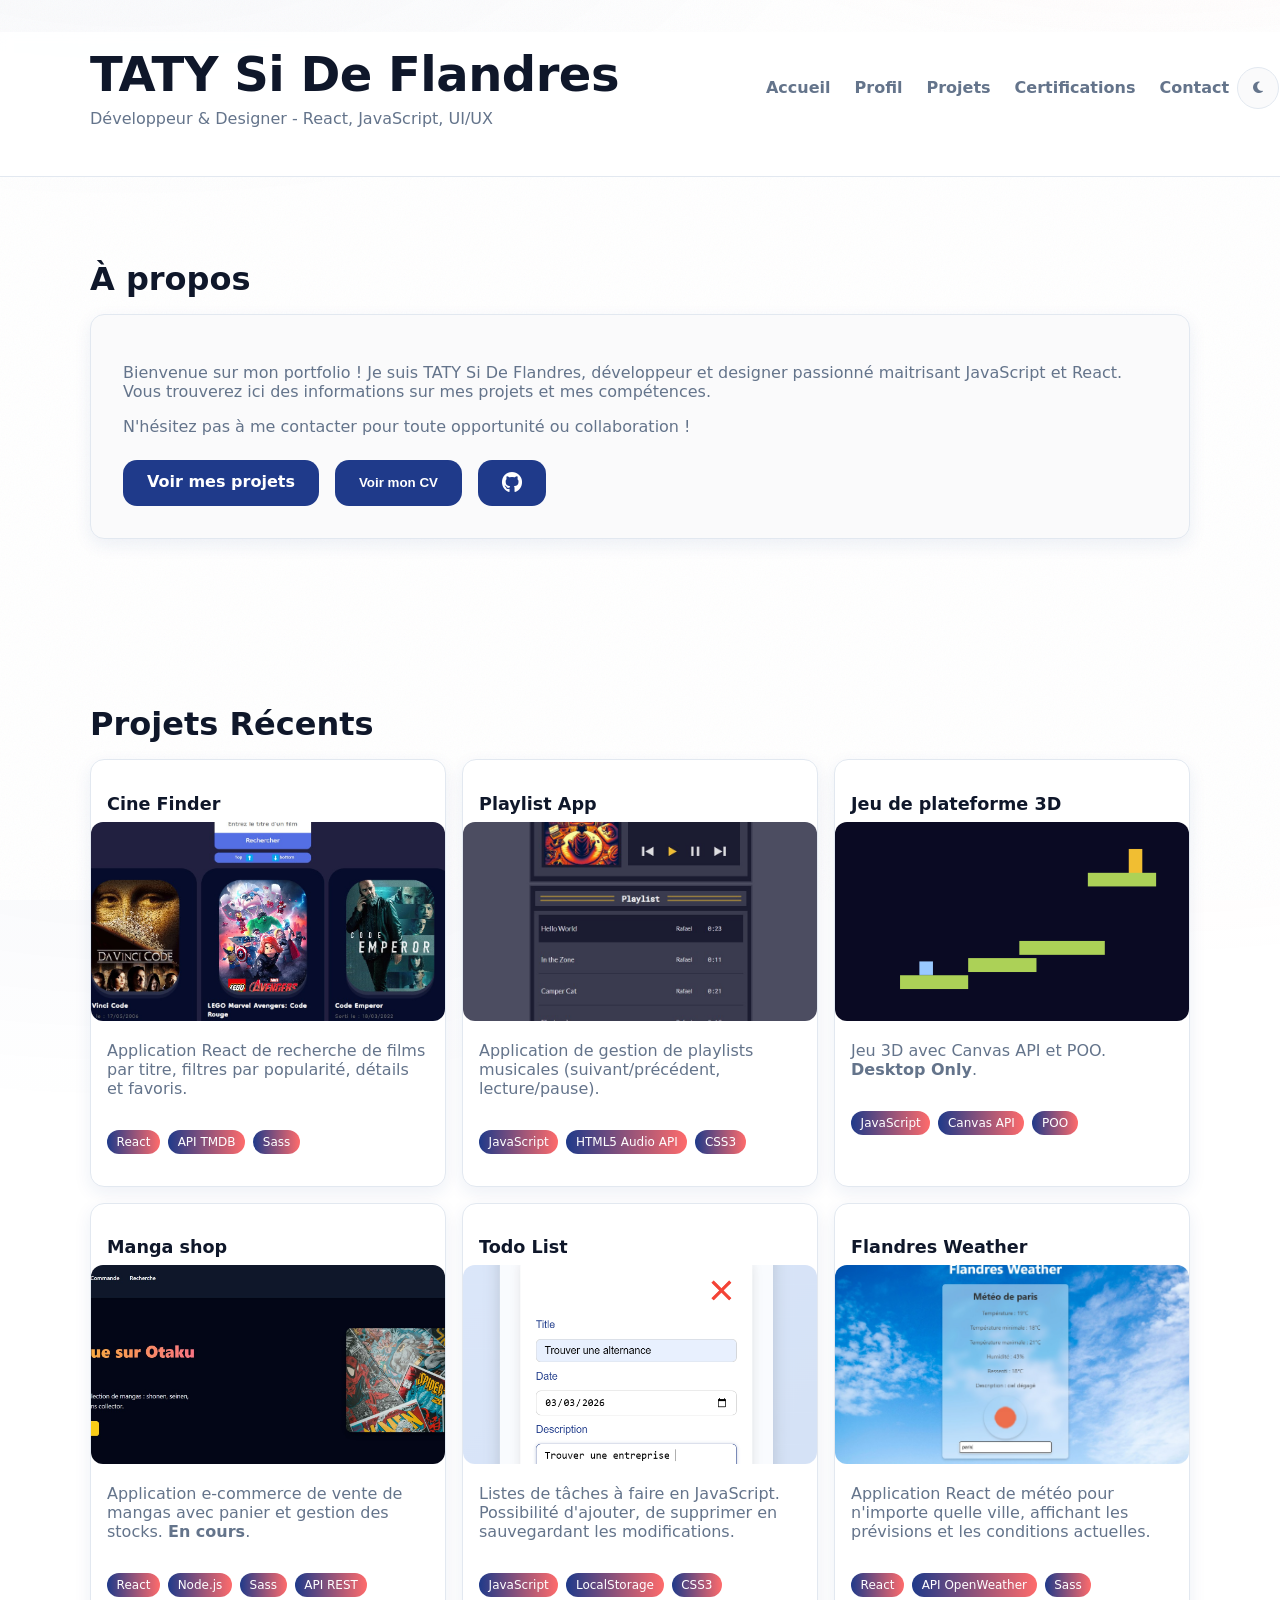
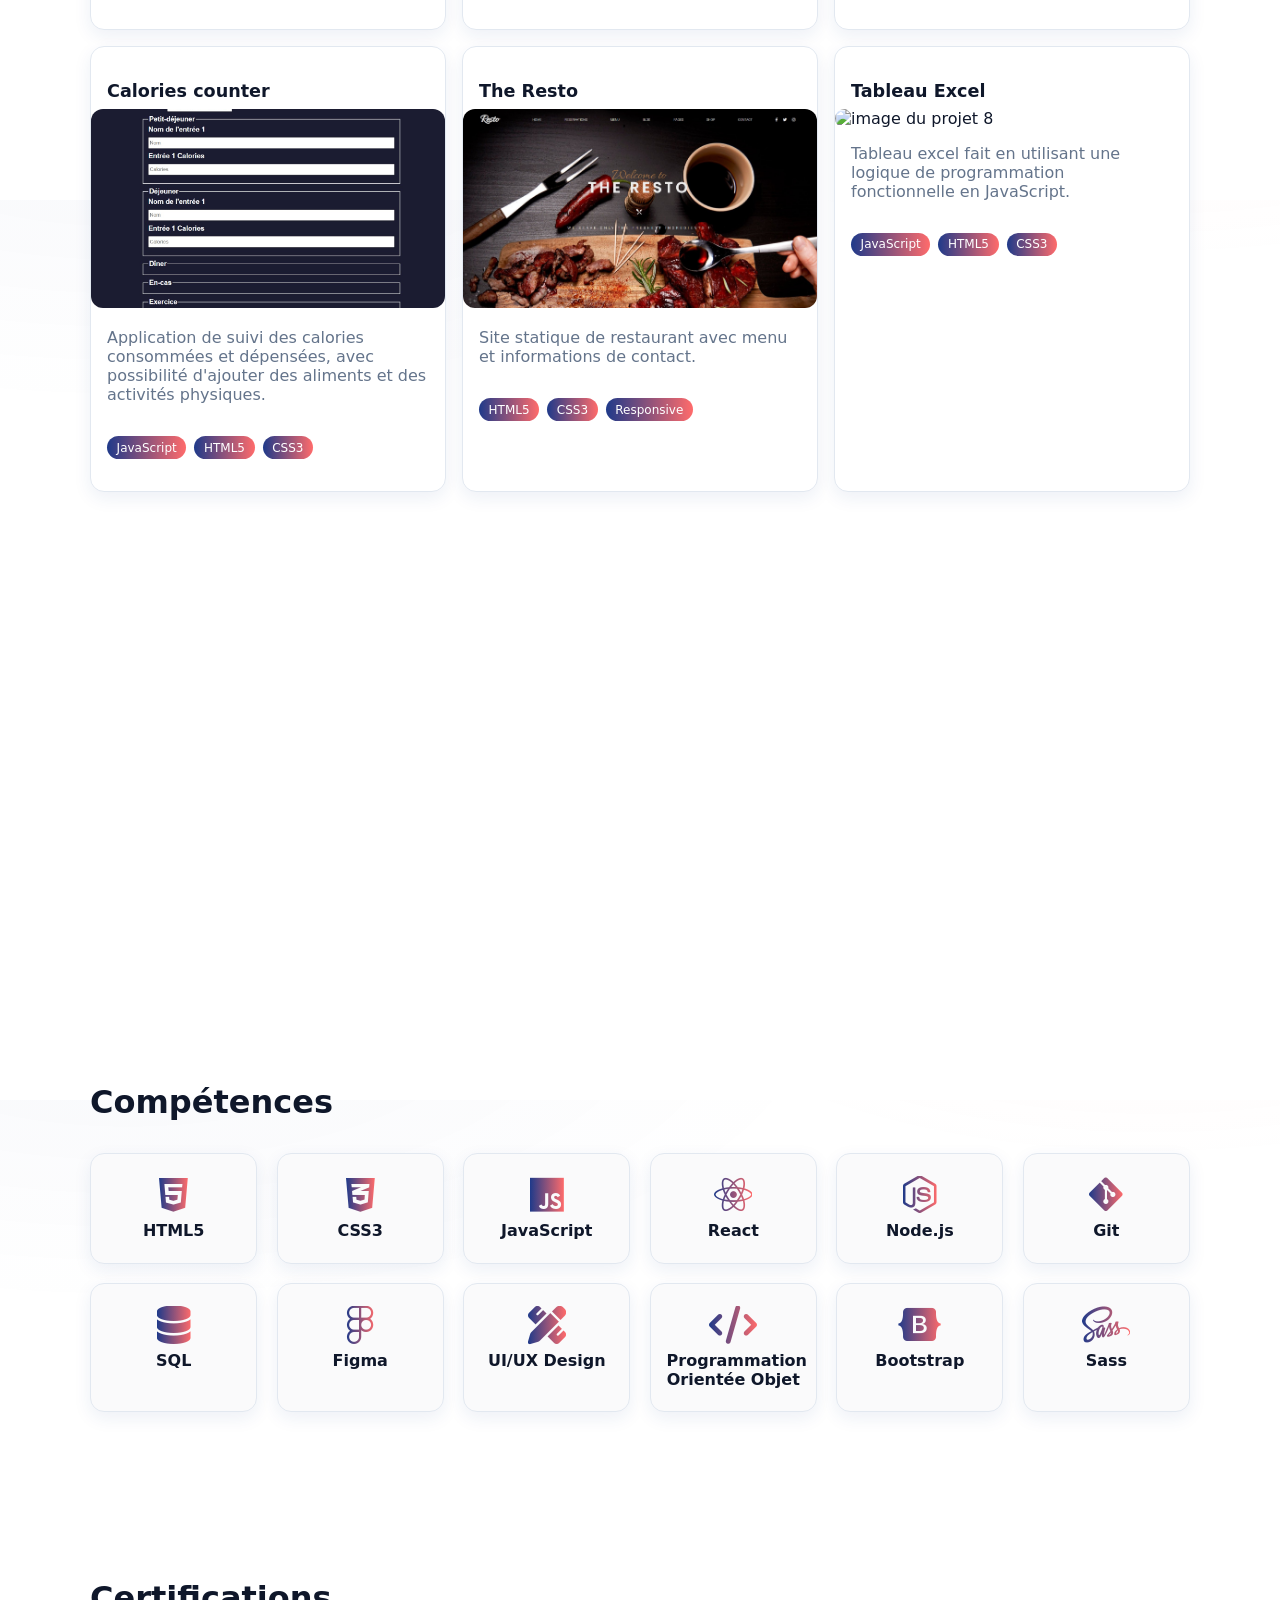
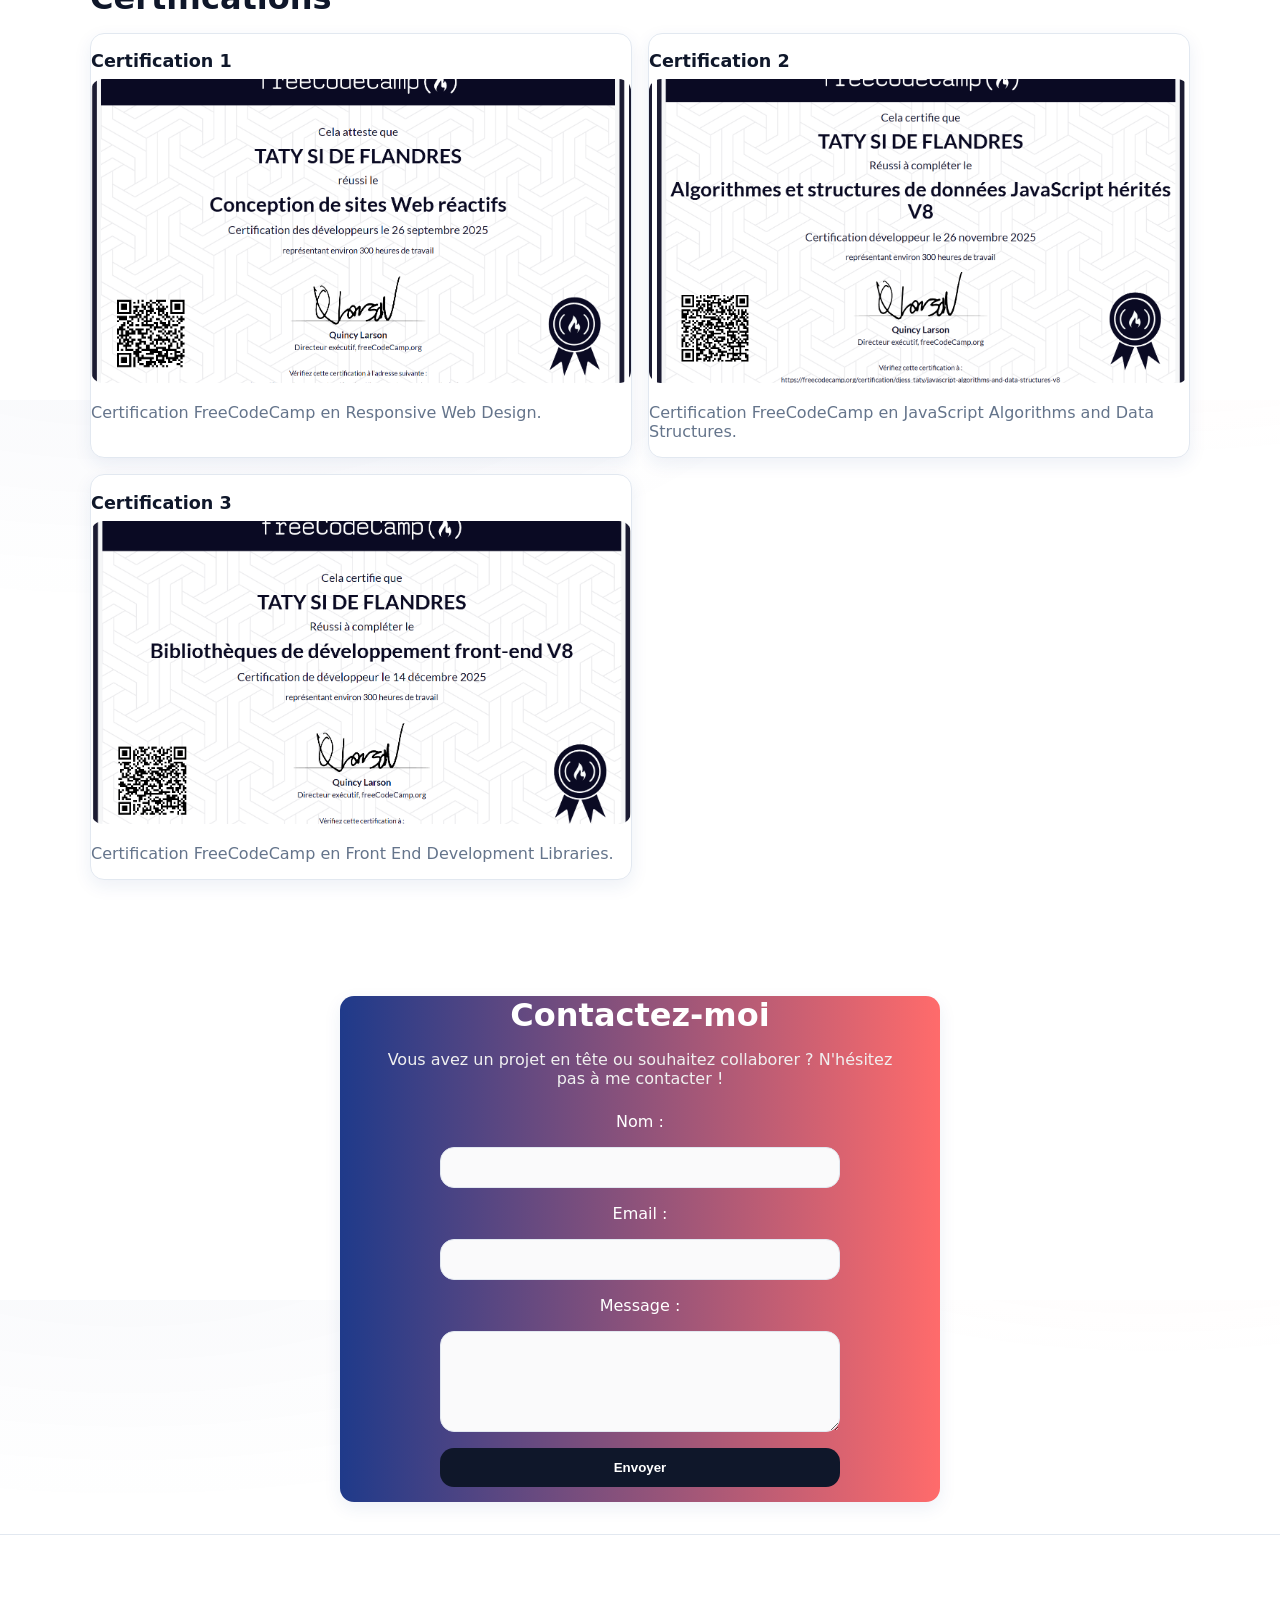
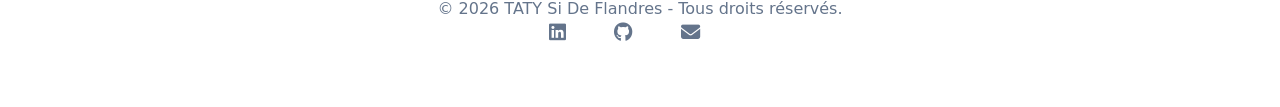
==== commit e3a24ae2: "add last project" ====
--- a/index.html
+++ b/index.html
@@ -7,6 +7,11 @@
     <meta
       name="description"
       content="Portfolio de TATY Si De Flandres — développeur et designer. Projets web (React, JS), UI/UX, certifications FreeCodeCamp."
+    />
+    <link
+      rel="shortcut icon"
+      href="./assets/images/logo-website.webp"
+      type="image/x-icon"
     />
     <link rel="stylesheet" href="styles.css" />
     <link
@@ -175,6 +180,27 @@
                   <li>JavaScript</li>
                   <li>Canvas API</li>
                   <li>POO</li>
+                </ul>
+              </a>
+            </article>
+            <article class="project-item" aria-labelledby="proj10-title">
+              <a href="https://github.com/tatysdf/manga-shop" target="_blank">
+                <h3 id="proj10-title">Manga shop</h3>
+                <picture>
+                  <img
+                    src="./assets/images/projet10.jpg"
+                    alt="image du projet 10"
+                  />
+                </picture>
+                <p>
+                  Application e-commerce de vente de mangas avec panier et
+                  gestion des stocks. <strong>En cours</strong>.
+                </p>
+                <ul class="project-stack">
+                  <li>React</li>
+                  <li>Node.js</li>
+                  <li>Sass</li>
+                  <li>API REST</li>
                 </ul>
               </a>
             </article>
--- a/styles.css
+++ b/styles.css
@@ -151,6 +151,7 @@
   animation: typing 2.6s steps(22), blink 0.6s step-end infinite,
     hideCaret 0s linear 2.6s forwards;
 }
+
 .typing::after {
   content: "";
   position: absolute;
@@ -173,12 +174,13 @@
     border-color: transparent;
   }
 }
+
 @keyframes hideCaret {
   to {
     border-color: transparent;
   }
 }
-/* Hamburger button */
+
 .hamburger {
   display: none;
   flex-direction: column;
@@ -201,7 +203,6 @@
   transition: all 0.3s ease;
 }
 
-/* Menu mobile */
 .main-nav {
   position: relative;
 }
@@ -233,12 +234,15 @@
   .main-nav.active {
     transform: translateX(0);
   }
+
   .hamburger.active span:nth-child(1) {
     transform: rotate(45deg) translate(5px, 5px);
   }
+
   .hamburger.active span:nth-child(2) {
     opacity: 0;
   }
+
   .hamburger.active span:nth-child(3) {
     transform: rotate(-45deg) translate(6px, -6px);
   }
@@ -283,10 +287,6 @@
   transform: scaleX(1);
 }
 
-/* ============================= */
-/* GITHUB ICON */
-/* ============================= */
-
 .nav-github a,
 .theme-toggle {
   width: 42px;
@@ -317,6 +317,7 @@
     justify-content: center;
     flex-wrap: wrap;
   }
+
   .main-nav li {
     font-size: 14px;
   }
@@ -341,6 +342,7 @@
   transform: translateY(-2px);
   box-shadow: var(--shadow-sm);
 }
+
 @media (max-width: 780px) {
   #theme-toggle {
     margin: 0 auto;
@@ -354,14 +356,18 @@
   padding: clamp(1rem, 3vw, 2rem);
   box-shadow: var(--shadow-sm);
 }
+
 .btn-container {
   margin-top: 1.5rem;
   display: flex;
   gap: 1rem;
-}
+  flex-wrap: wrap;
+}
+
 .btn i {
   font-size: 1.3rem;
 }
+
 .btn {
   padding: 0.75rem 1.5rem;
   border: none;
@@ -374,6 +380,7 @@
   display: inline-block;
   transition: background 0.2s ease;
 }
+
 .btn:hover {
   background: var(--accent);
 }
@@ -519,6 +526,7 @@
   font-size: 2.4rem;
   background: var(--accent-gradient);
   -webkit-background-clip: text;
+  background-clip: text;
   color: transparent;
 }
 
@@ -527,6 +535,7 @@
   margin-top: 0.4rem;
   font-weight: 600;
 }
+
 .project-stack {
   display: flex;
   gap: 0.5rem;
@@ -590,6 +599,7 @@
   transform: translateY(0);
   transition: all 0.6s ease;
 }
+
 .contact {
   max-width: 600px;
   margin: 0 auto;
@@ -608,10 +618,12 @@
 .contact .content {
   text-align: center;
 }
+
 .contact .content p {
   margin-bottom: 1.5rem;
   color: #f0f0f0;
 }
+
 .contact .contact-form {
   display: flex;
   flex-direction: column;
@@ -619,6 +631,7 @@
   max-width: 400px;
   margin: 0 auto;
 }
+
 .contact .contact-form input,
 .contact .contact-form textarea {
   width: 100%;
@@ -628,11 +641,13 @@
   background: var(--bg-soft);
   color: var(--text);
 }
+
 .contact .contact-form input:focus,
 .contact .contact-form textarea:focus {
   outline: none;
   box-shadow: var(--focus-ring);
 }
+
 .contact .contact-form button {
   padding: 0.75rem;
   border: none;
@@ -644,6 +659,7 @@
   transition: background 0.2s ease;
   margin-bottom: 15px;
 }
+
 .contact .contact-form button:hover {
   background: var(--muted);
 }
@@ -681,7 +697,6 @@
   transform: translateY(-4px);
 }
 
-/* Mobile */
 @media (max-width: 640px) {
   #scroll-top {
     width: 42px;
@@ -692,7 +707,6 @@
     background: transparent;
     border: 1px solid rgba(255, 255, 255, 0.3);
     border-radius: 50%;
-
     color: var(--muted);
   }
 }
@@ -712,10 +726,12 @@
   padding: 2rem 0;
   color: var(--muted);
 }
+
 .site-footer p {
   margin: 0;
   text-align: center;
 }
+
 .site-footer .links {
   margin-top: 5px;
   display: flex;
@@ -731,9 +747,11 @@
   color: var(--muted);
   transition: color 0.2s ease;
 }
+
 .site-footer .links a:hover {
   color: var(--primary);
 }
+
 .site-footer .links i {
   margin-right: 0.5rem;
   font-size: 1.2rem;
@@ -745,7 +763,6 @@
   border-radius: 8px;
 }
 
-/* ========== Reduced motion ========== */
 @media (prefers-reduced-motion: reduce) {
   * {
     animation: none !important;
@@ -753,12 +770,12 @@
   }
 }
 
-/* ========== Mobile Responsive ========== */
 @media (max-width: 768px) {
   .header-inner {
     grid-template-columns: 1fr;
     text-align: center;
   }
+
   .skill-item {
     animation: none;
   }
@@ -773,15 +790,19 @@
     border-right: none;
     animation: none;
   }
+
   h1 {
     font-size: clamp(1.8rem, 6vw, 2.4rem);
   }
+
   p {
     font-size: 0.95rem;
   }
+
   .btn-container {
     justify-content: center;
   }
+
   .btn {
     width: 50%;
     text-align: center;
@@ -798,23 +819,28 @@
   .project-item p {
     font-size: 0.9rem;
   }
+
   .contact .contact-form button {
     margin-bottom: 0;
   }
+
   .contact {
     padding: 1.5rem;
     min-width: auto;
     max-width: fit-content;
   }
+
   .contact .content p {
     font-size: 0.9rem;
   }
+
   .contact .contact-form input,
   .contact .contact-form textarea {
     padding: 0.7rem;
     font-size: 16px;
     max-width: 100%;
   }
+
   .contact .contact-form button {
     padding: 0.7rem;
     font-size: 16px;
@@ -843,19 +869,17 @@
   .skill-item {
     padding: 1rem 0.8rem;
   }
+
   .skills-grid {
     grid-template-columns: repeat(auto-fit, minmax(120px, 1fr));
   }
+
   .contact {
     padding: 1rem;
     width: 100%;
     border-radius: 2px;
   }
 }
-
-/* ============================= */
-/* PAGE PARCOURS */
-/* ============================= */
 
 .parcours {
   max-width: 900px;
@@ -877,11 +901,10 @@
   font-size: clamp(1.4rem, 3.5vw, 2rem);
   margin-bottom: 1rem;
 }
+
 .parcours-block i {
   color: var(--primary);
 }
-
-/* Timeline */
 
 .timeline {
   list-style: none;
@@ -931,6 +954,7 @@
   margin-top: 3rem;
   text-align: center;
 }
+
 .back-link i {
   margin-right: 0.5rem;
   font-size: 1.2rem;
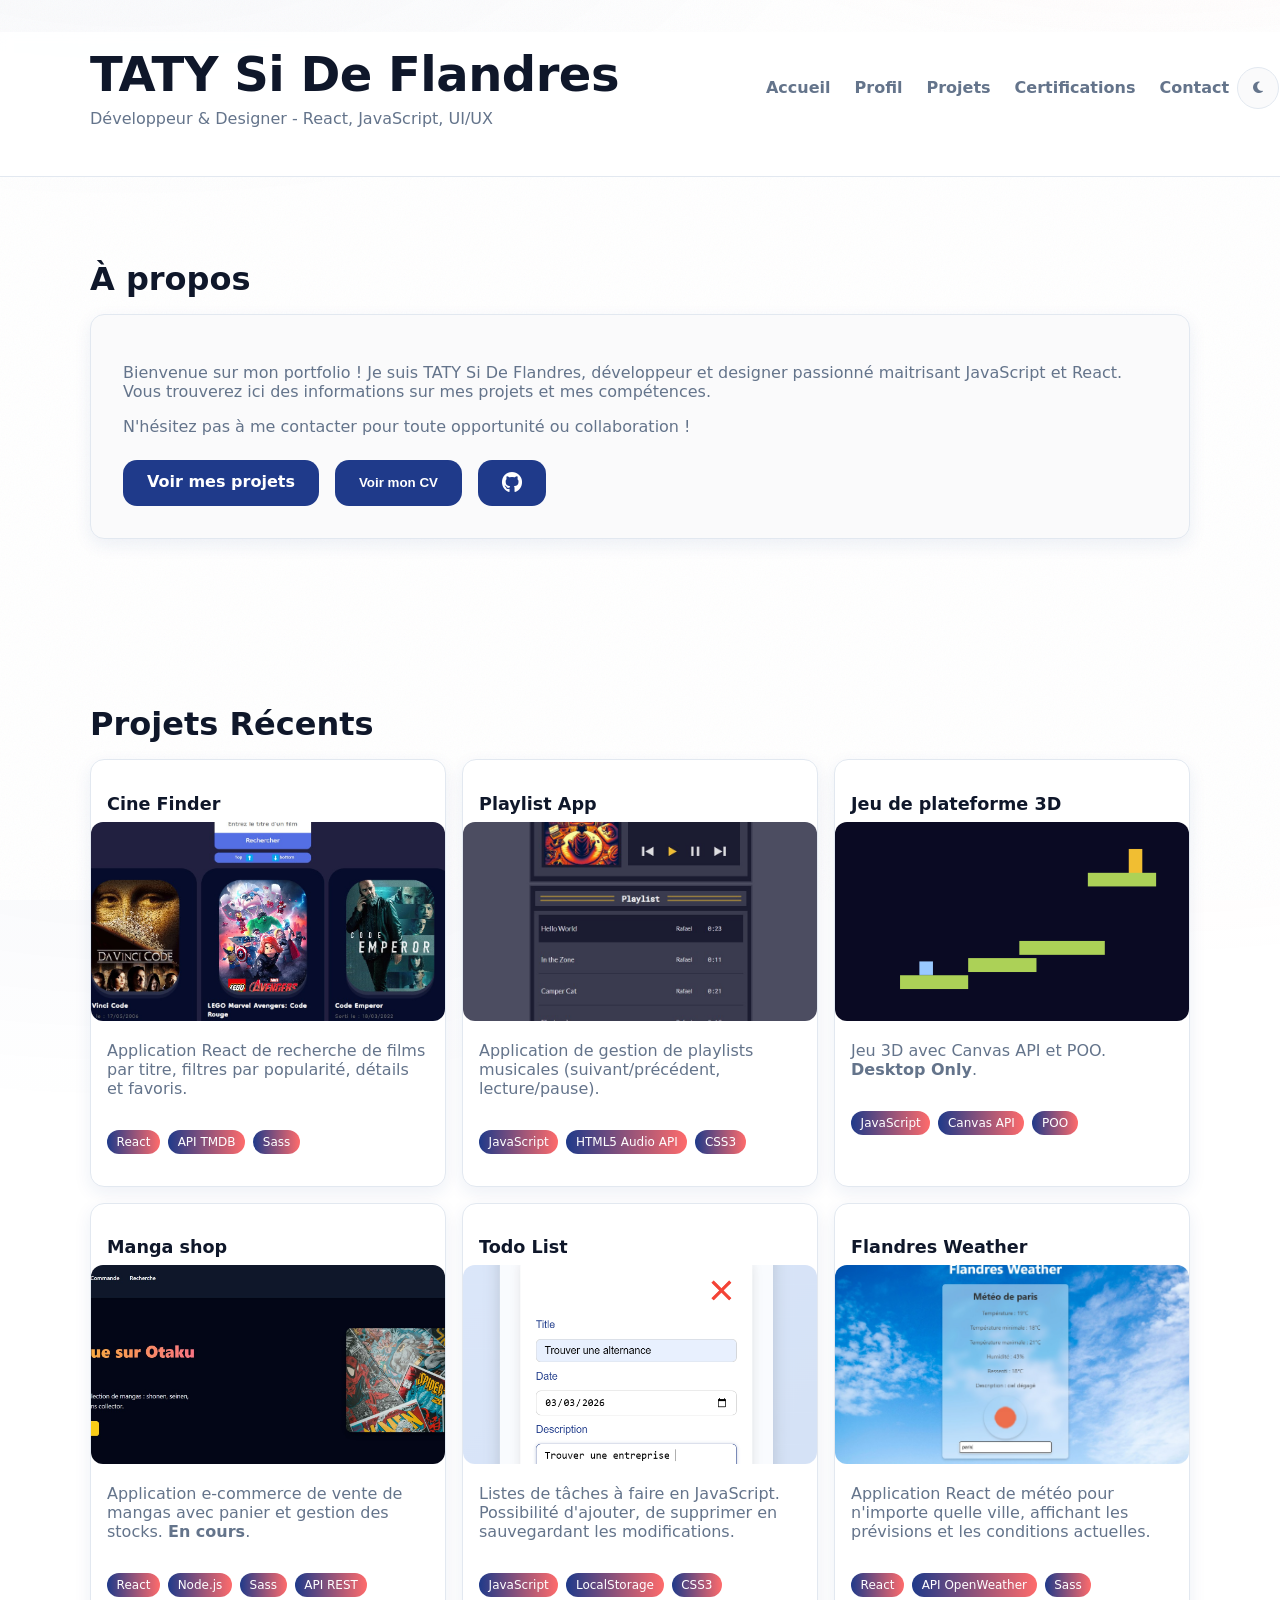
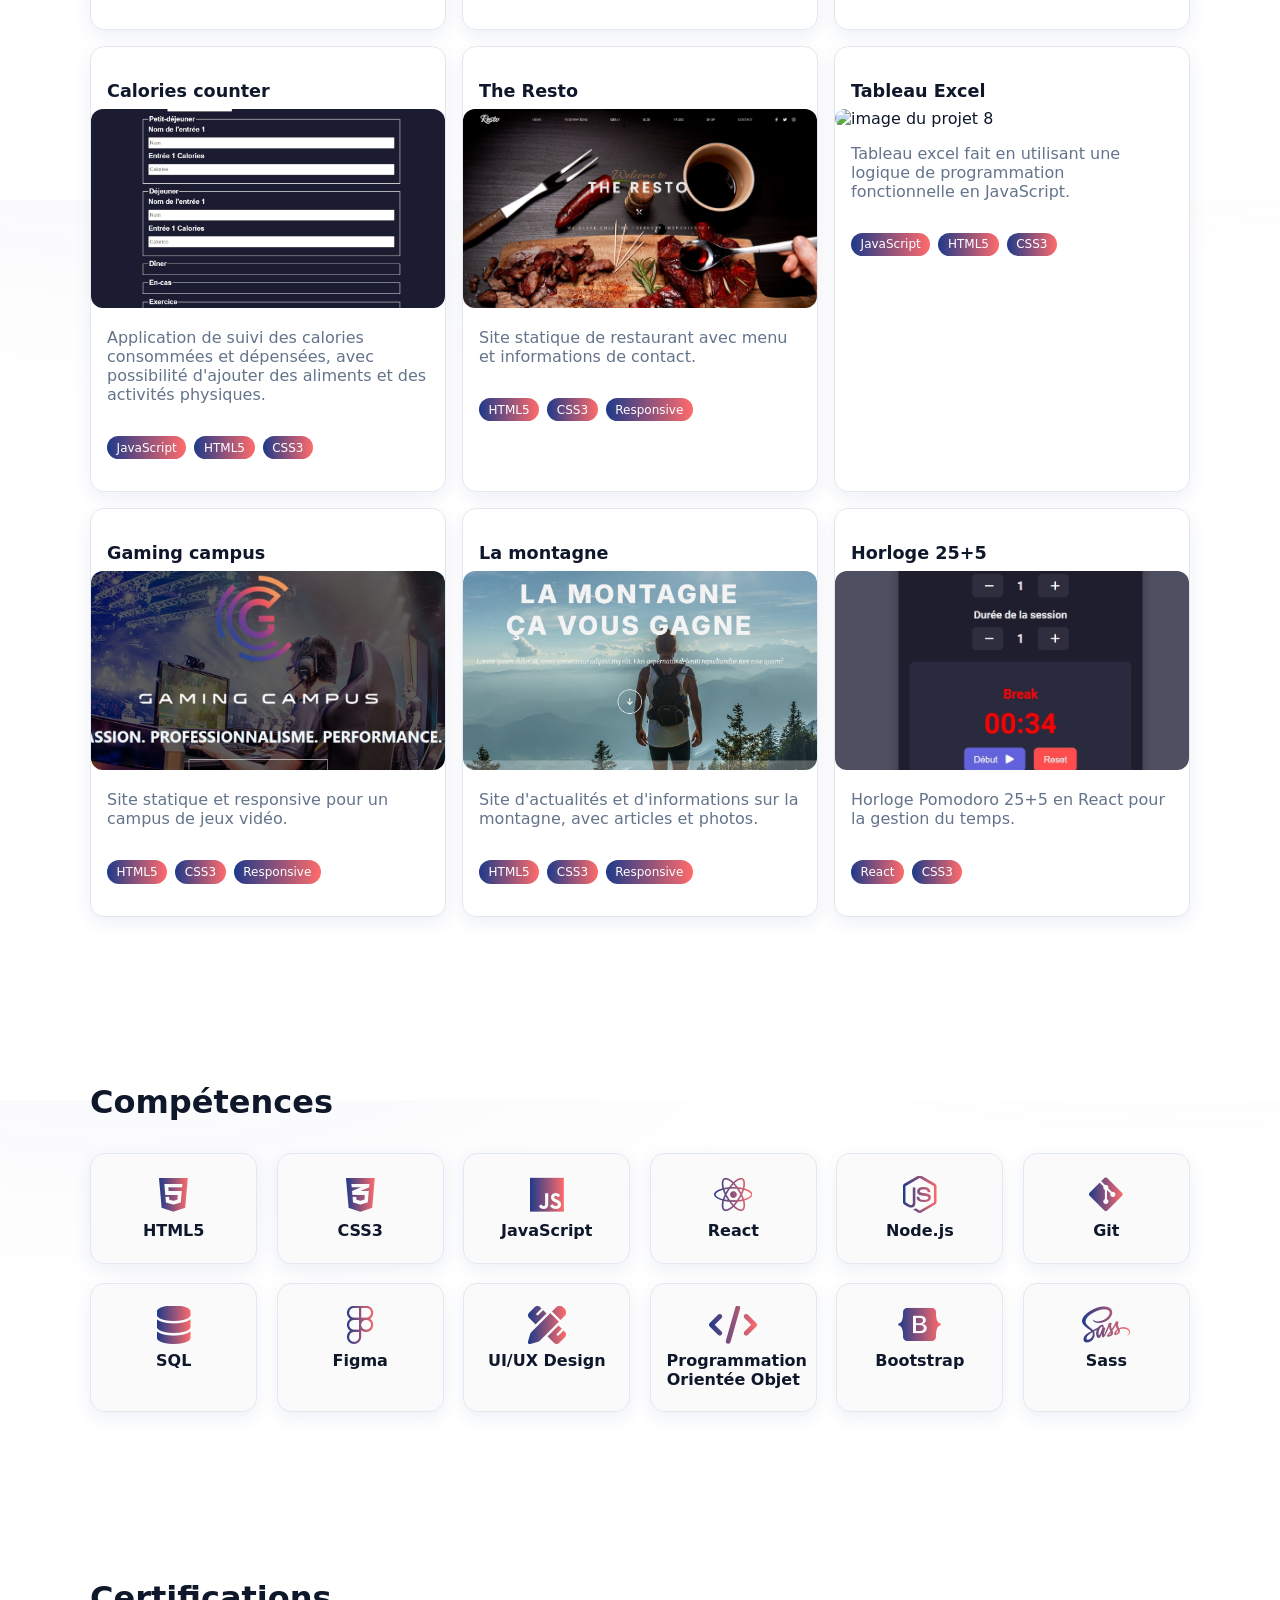
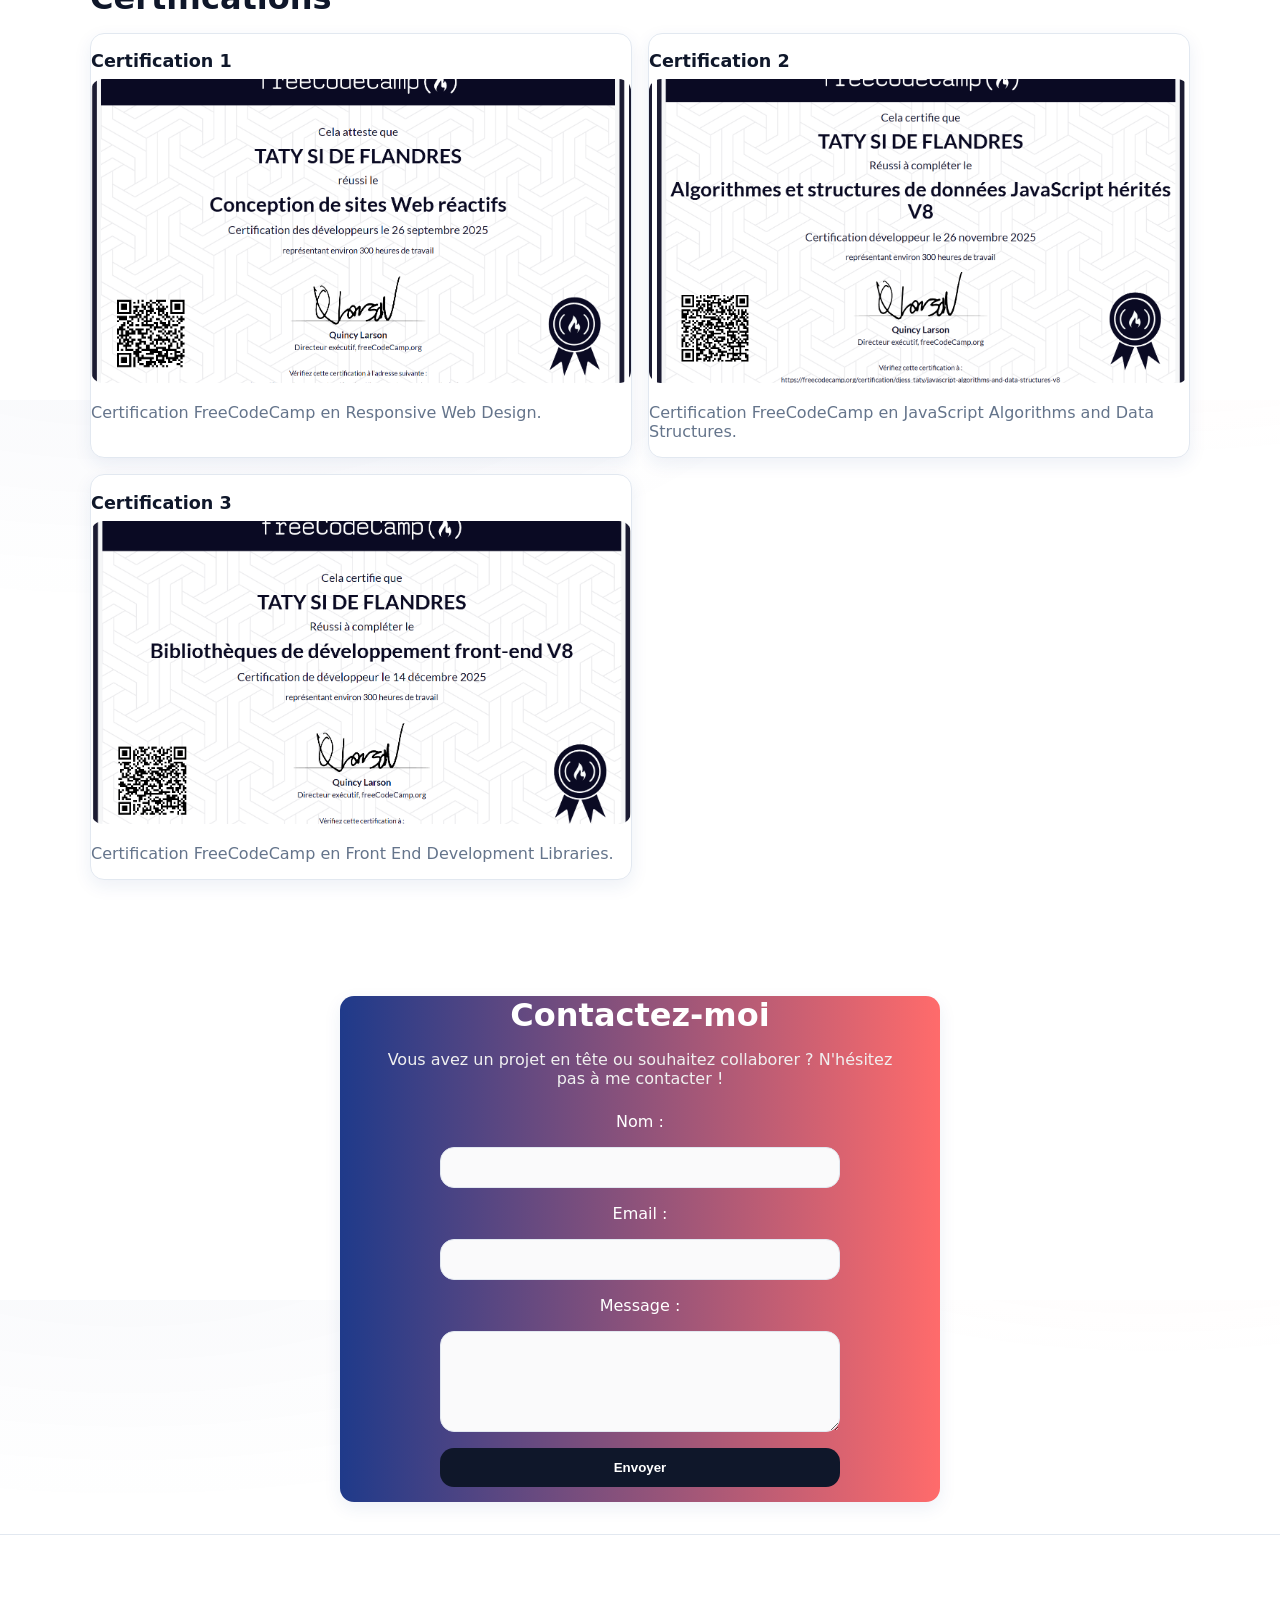
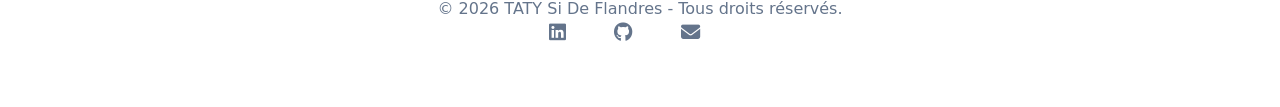
==== commit c35ef5af: "add playlist spotify" ====
--- a/index.html
+++ b/index.html
@@ -507,7 +507,6 @@
           </form>
         </div>
       </section>
-      <!-- Modal CV -->
       <div id="cv-modal" class="modal" aria-hidden="true">
         <div class="modal-content">
           <button class="modal-close" aria-label="Fermer la modale">
--- a/styles.css
+++ b/styles.css
@@ -972,3 +972,7 @@
     font-size: 0.85rem;
   }
 }
+
+
+
+
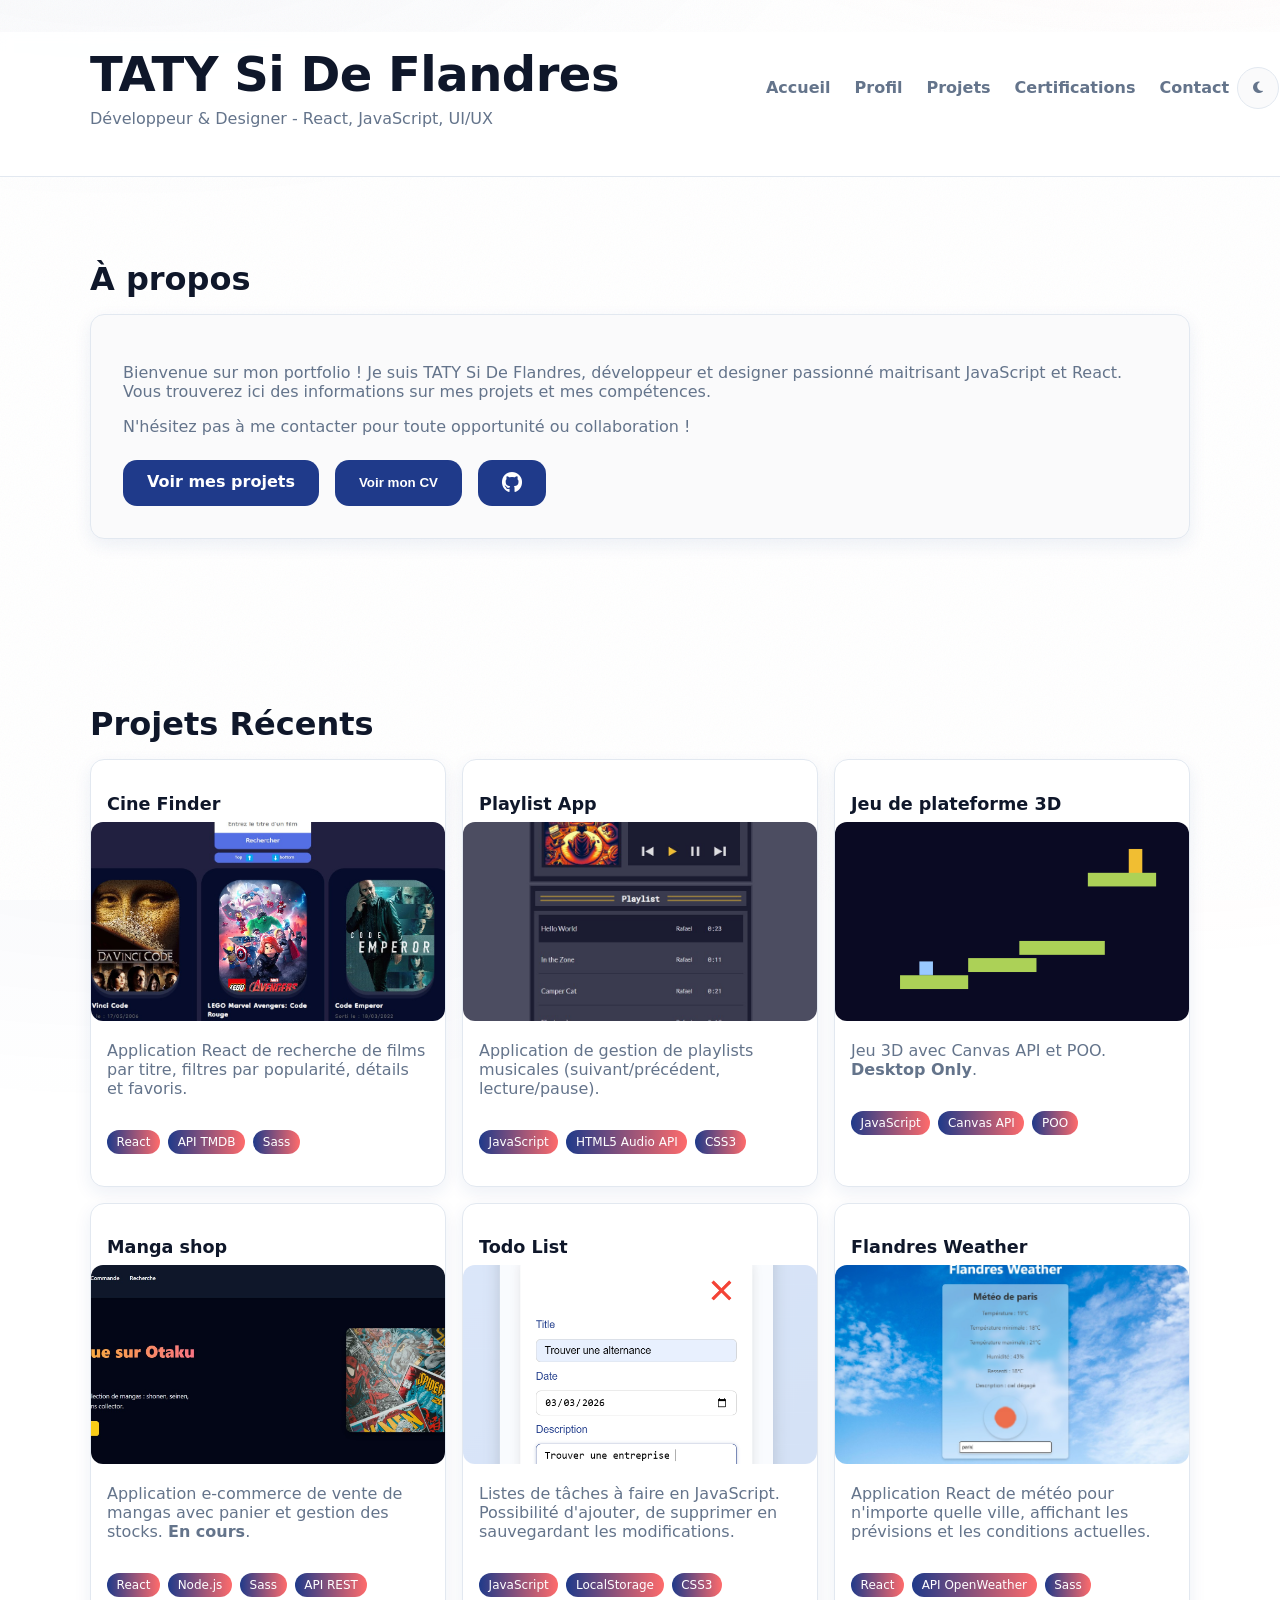
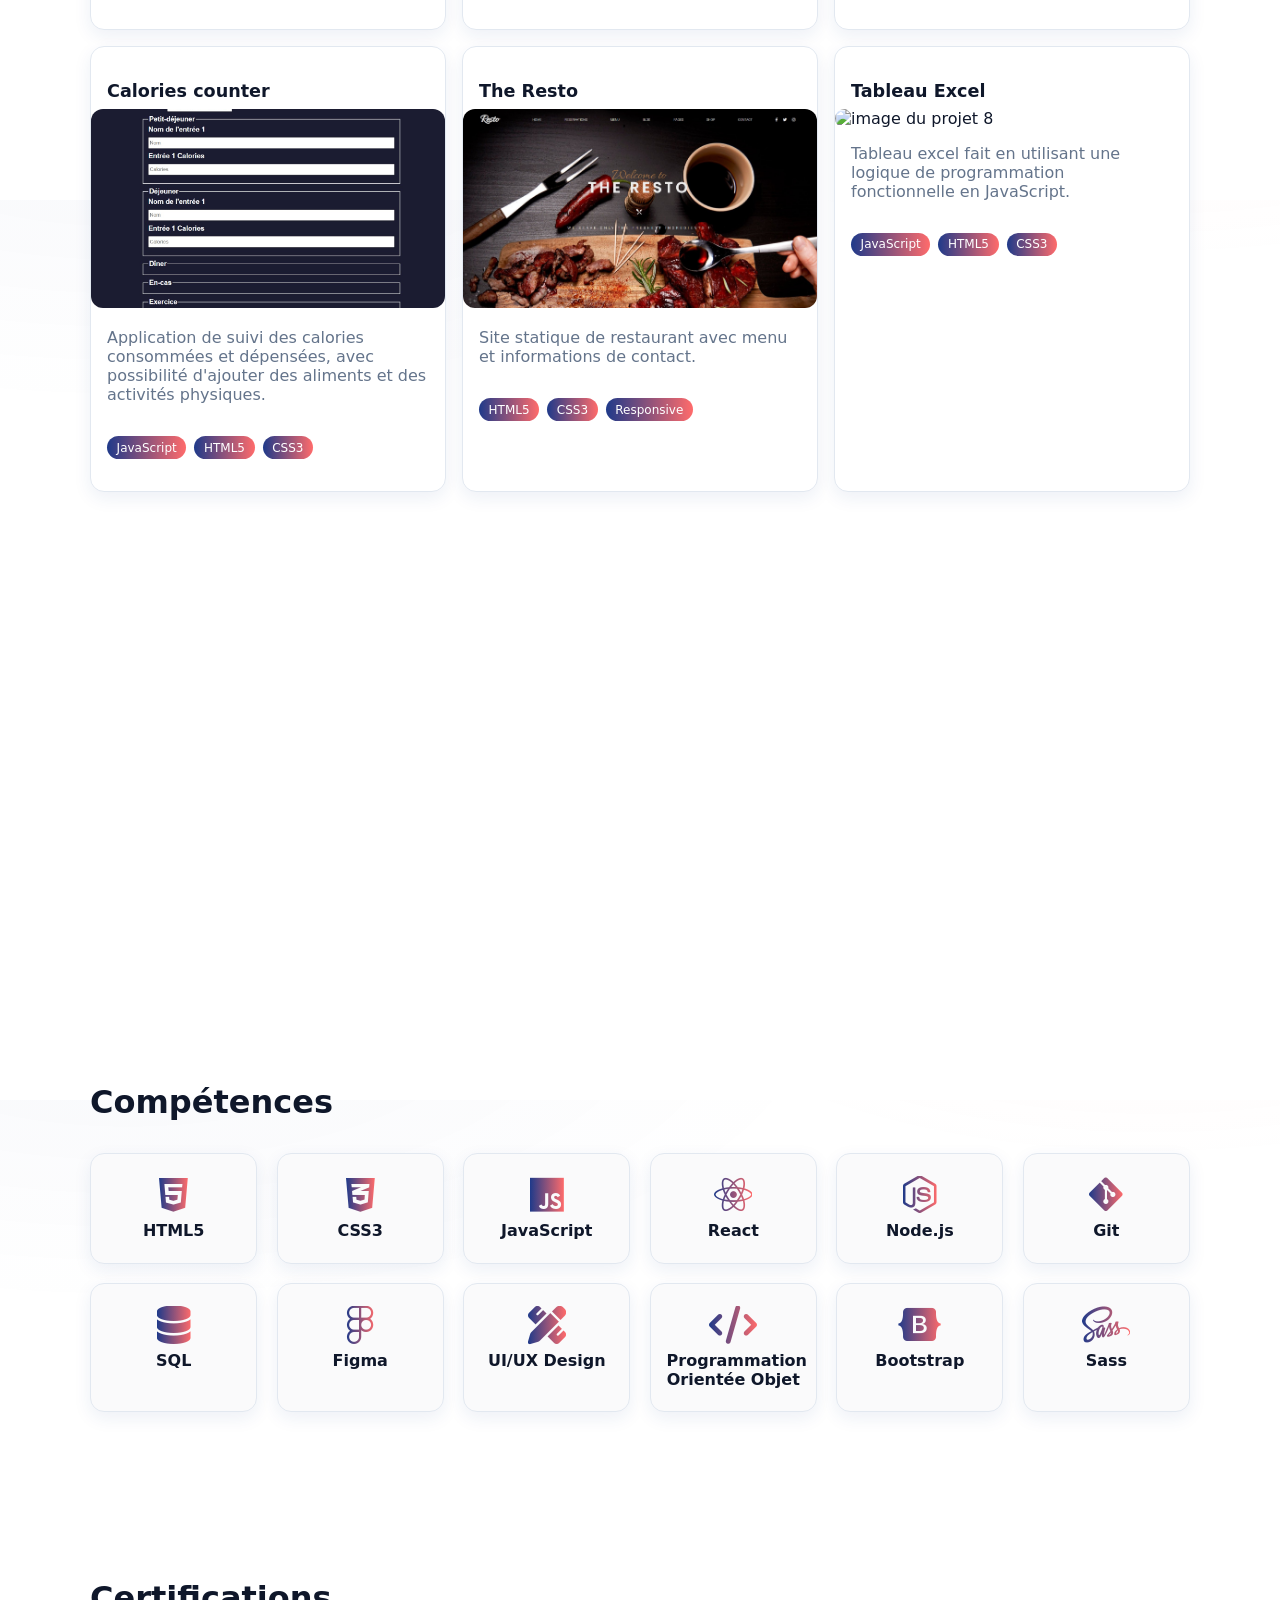
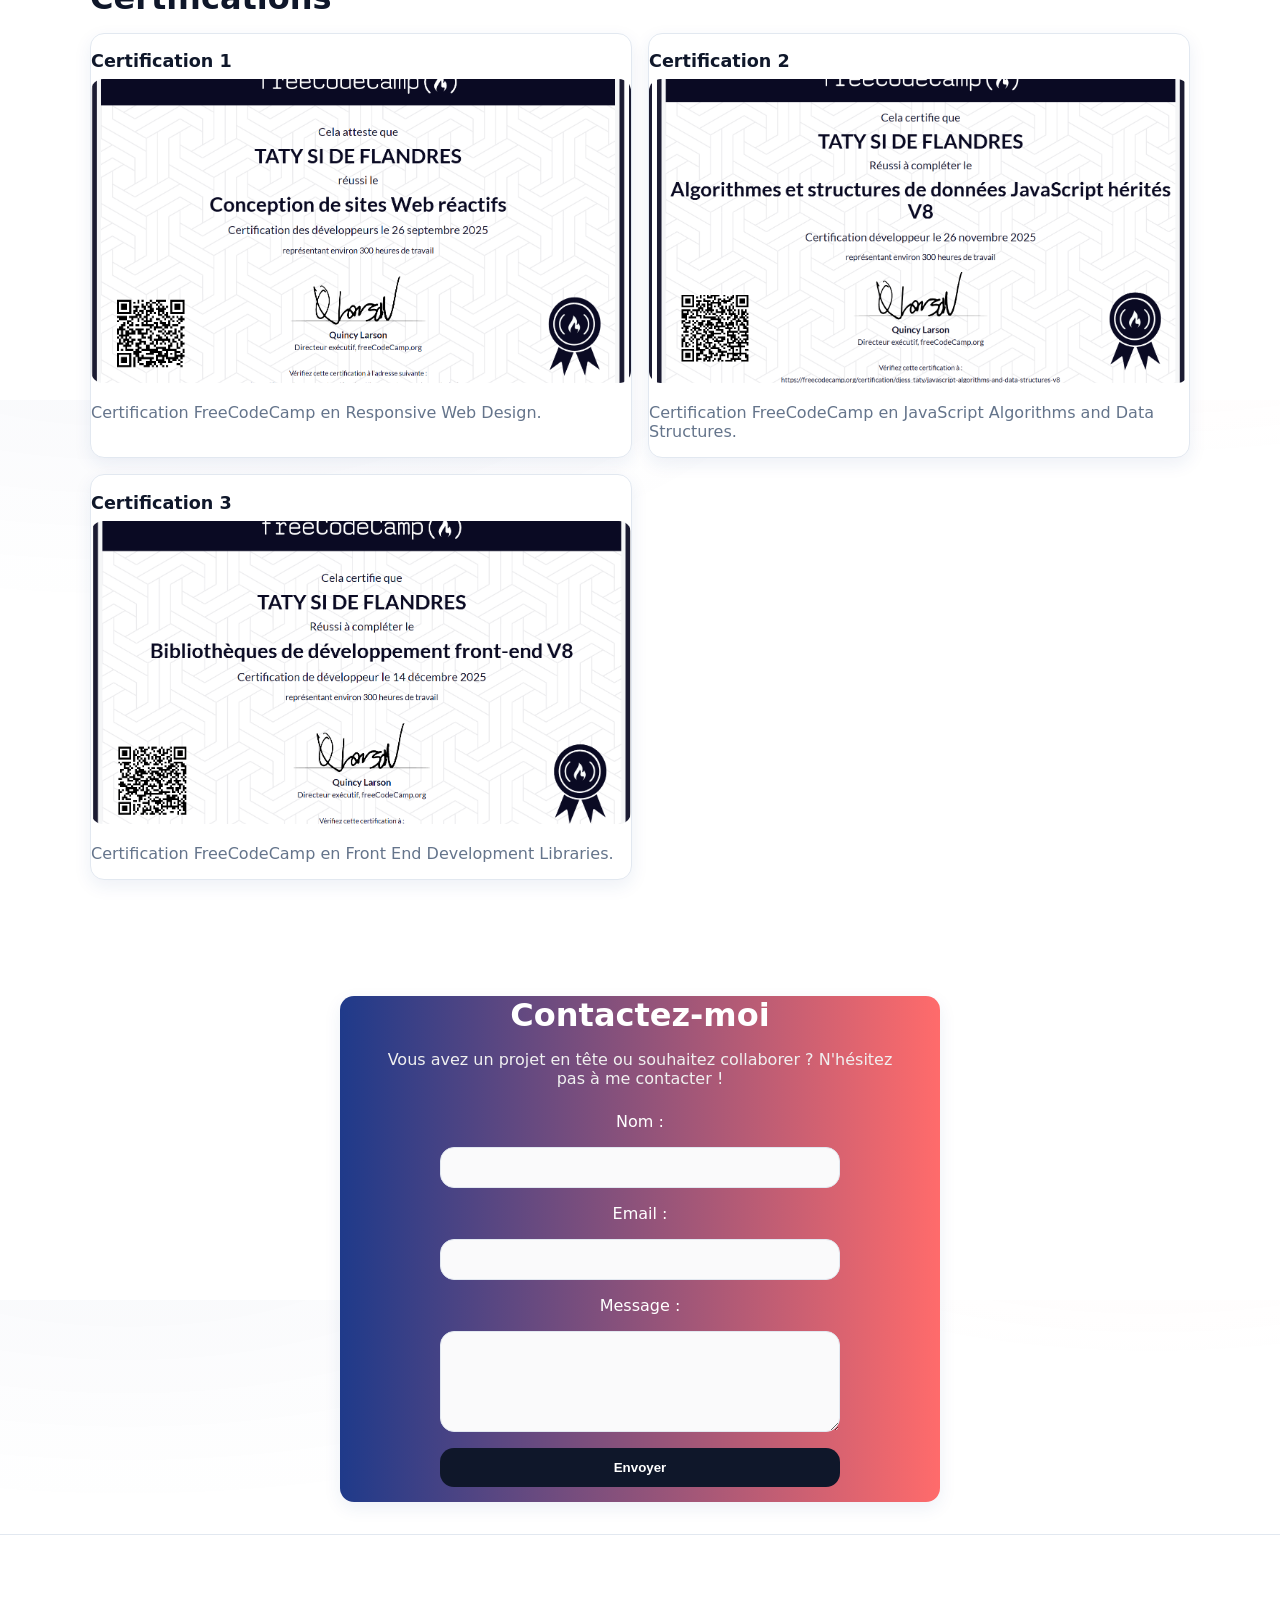
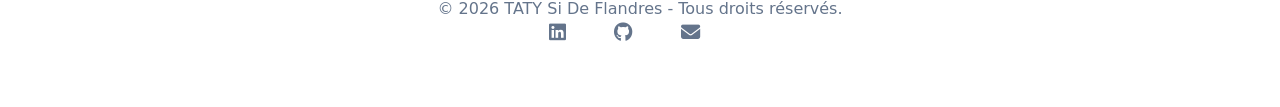
==== commit 0bfdd8d6: "Update link for Flandres Weather project" ====
--- a/index.html
+++ b/index.html
@@ -225,7 +225,7 @@
               </a>
             </article>
             <article class="project-item" aria-labelledby="proj5-title">
-              <a href="https://flandres-weather.netlify.app/" target="_blank">
+              <a href="https://github.com/tatysdf/flandresweather" target="_blank">
                 <h3 id="proj5-title">Flandres Weather</h3>
                 <picture>
                   <img
--- a/styles.css
+++ b/styles.css
@@ -902,7 +902,7 @@
   margin-bottom: 1rem;
 }
 
-.parcours-block i {
+.parcours-block i, .playlist i {
   color: var(--primary);
 }
 
@@ -975,4 +975,3 @@
 
 
 
-
